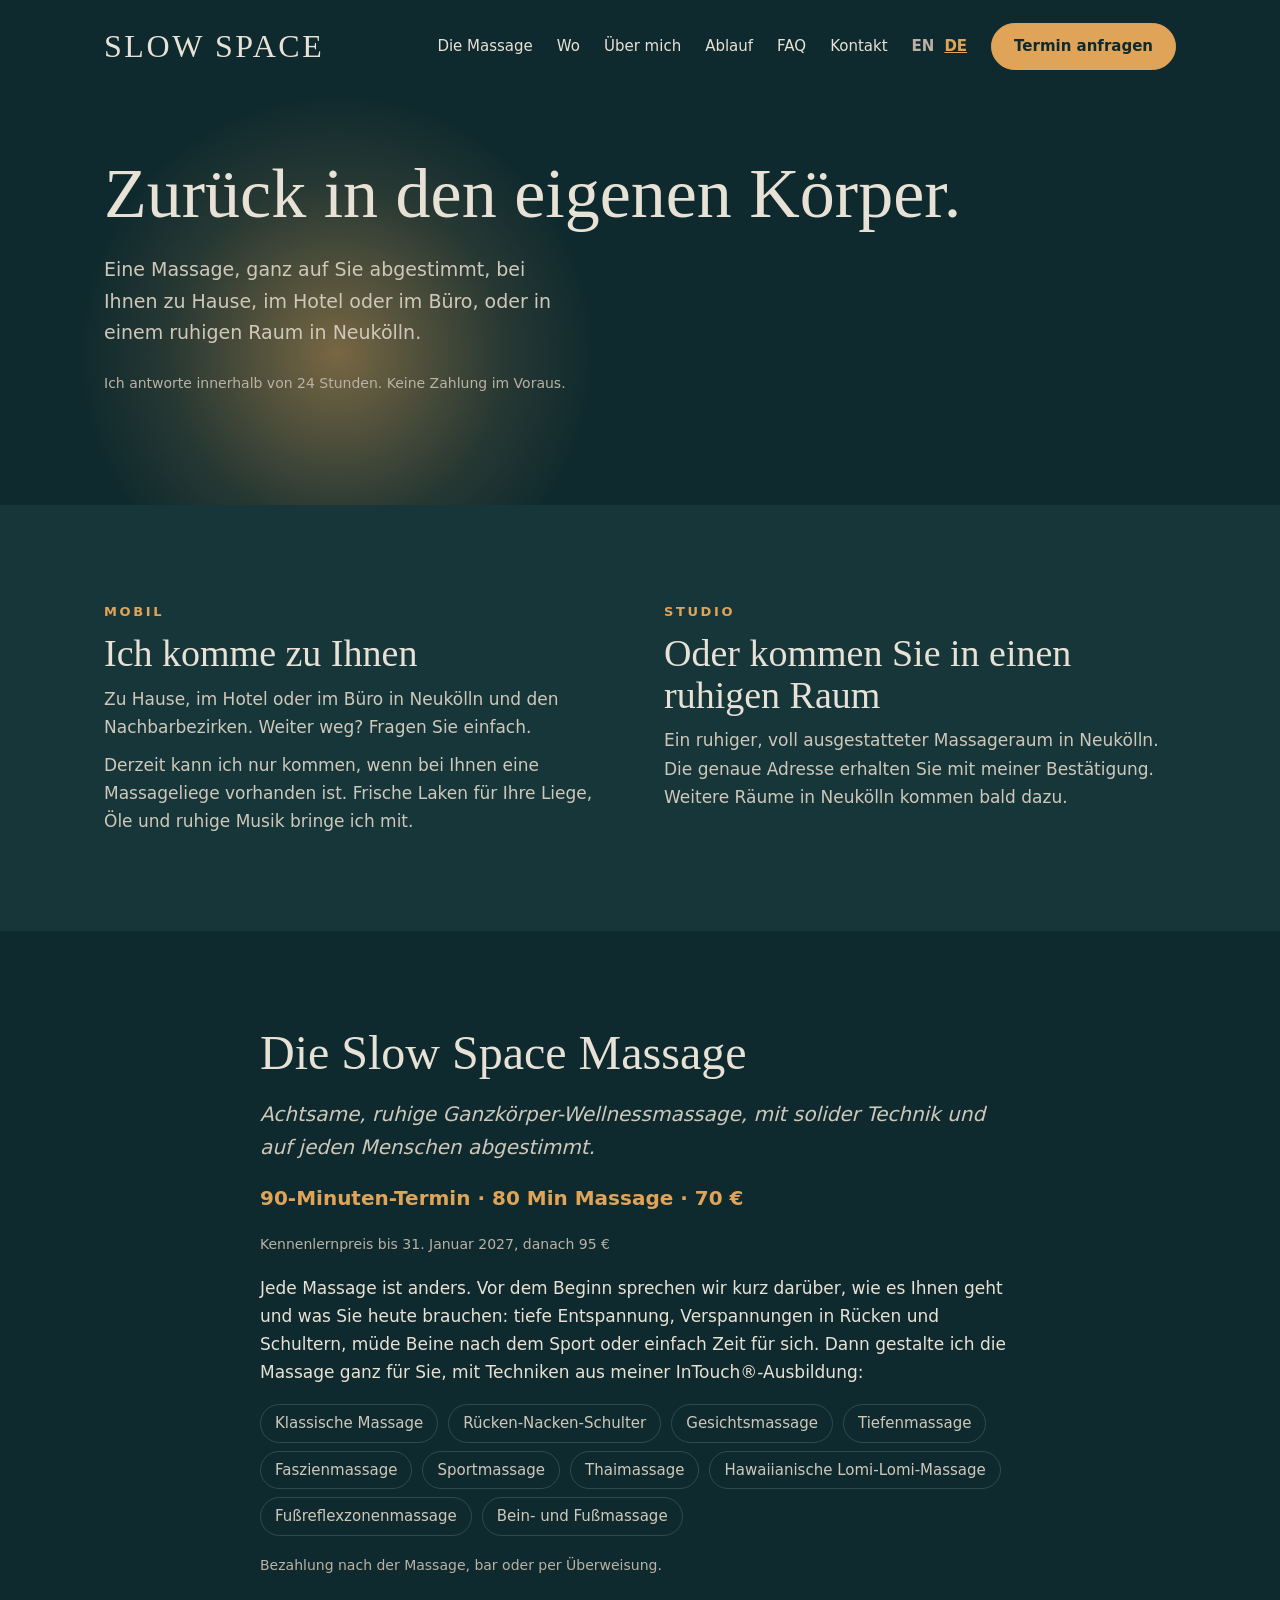
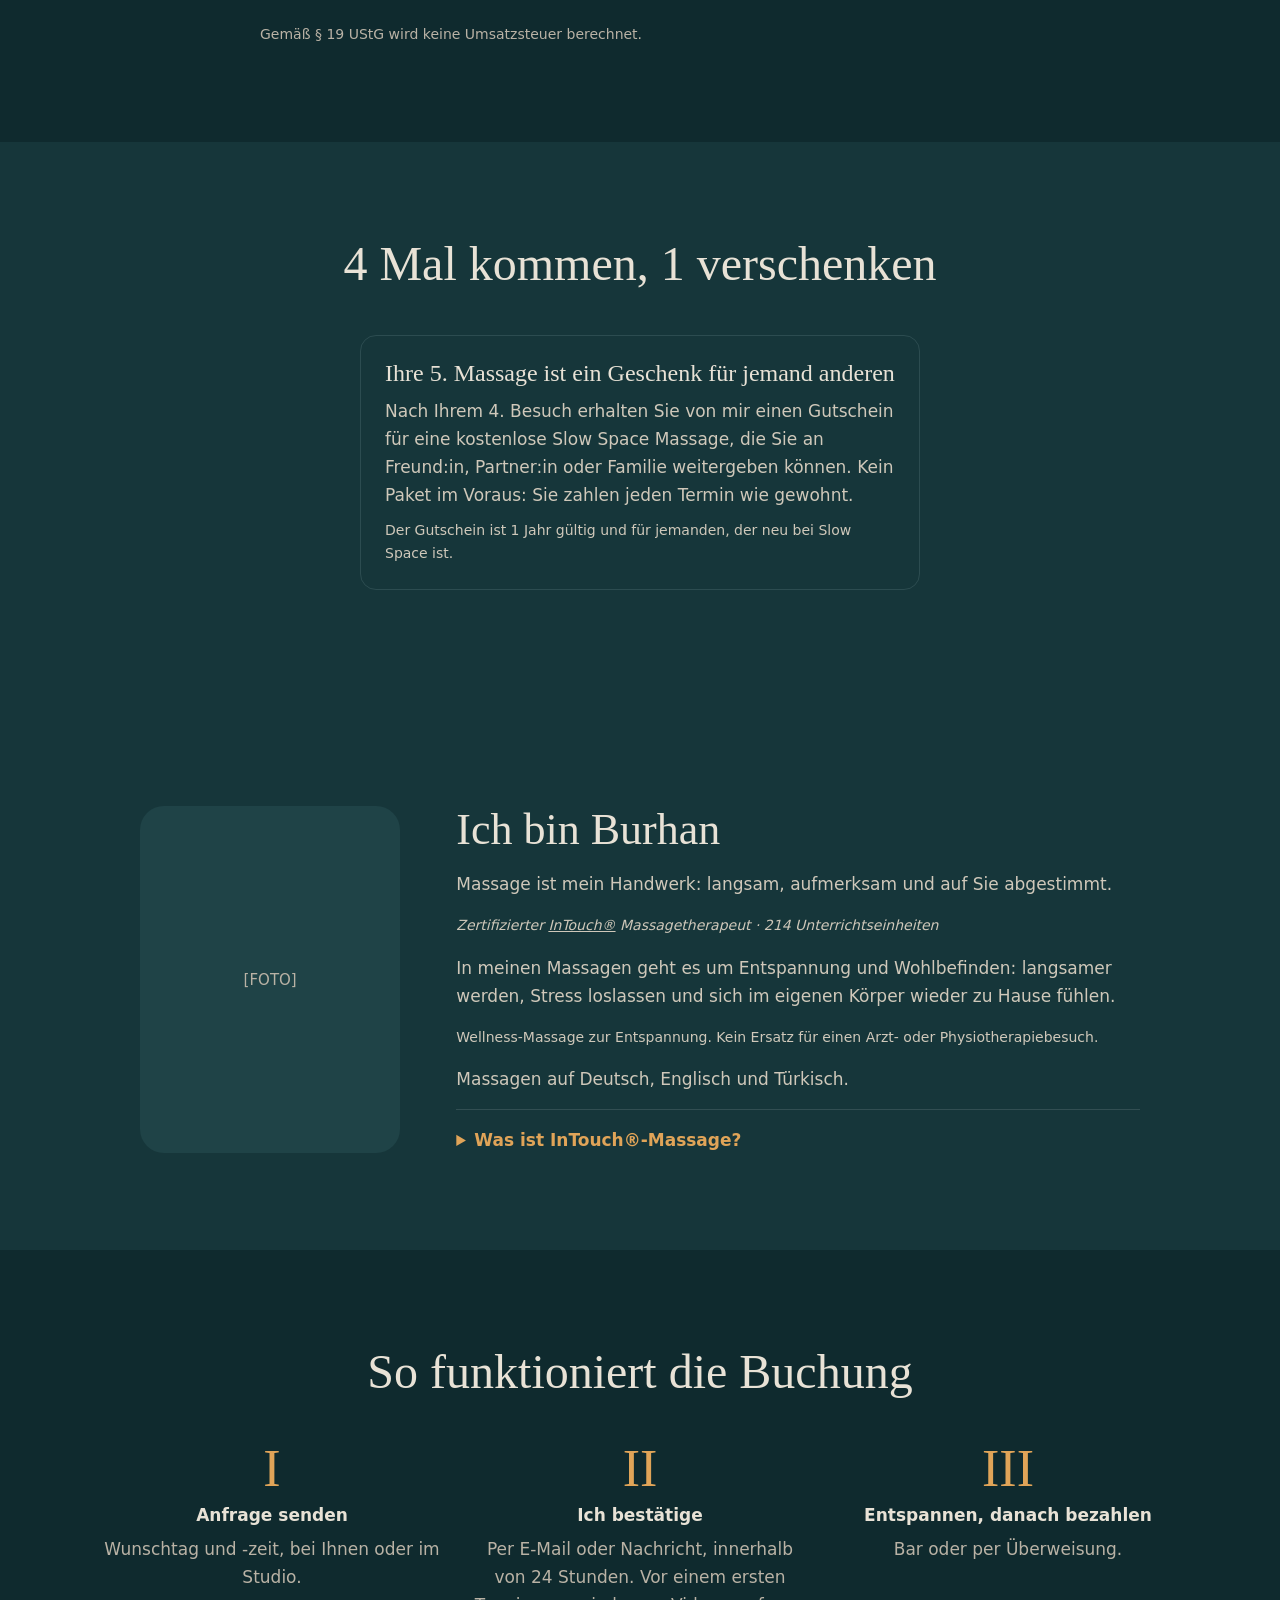
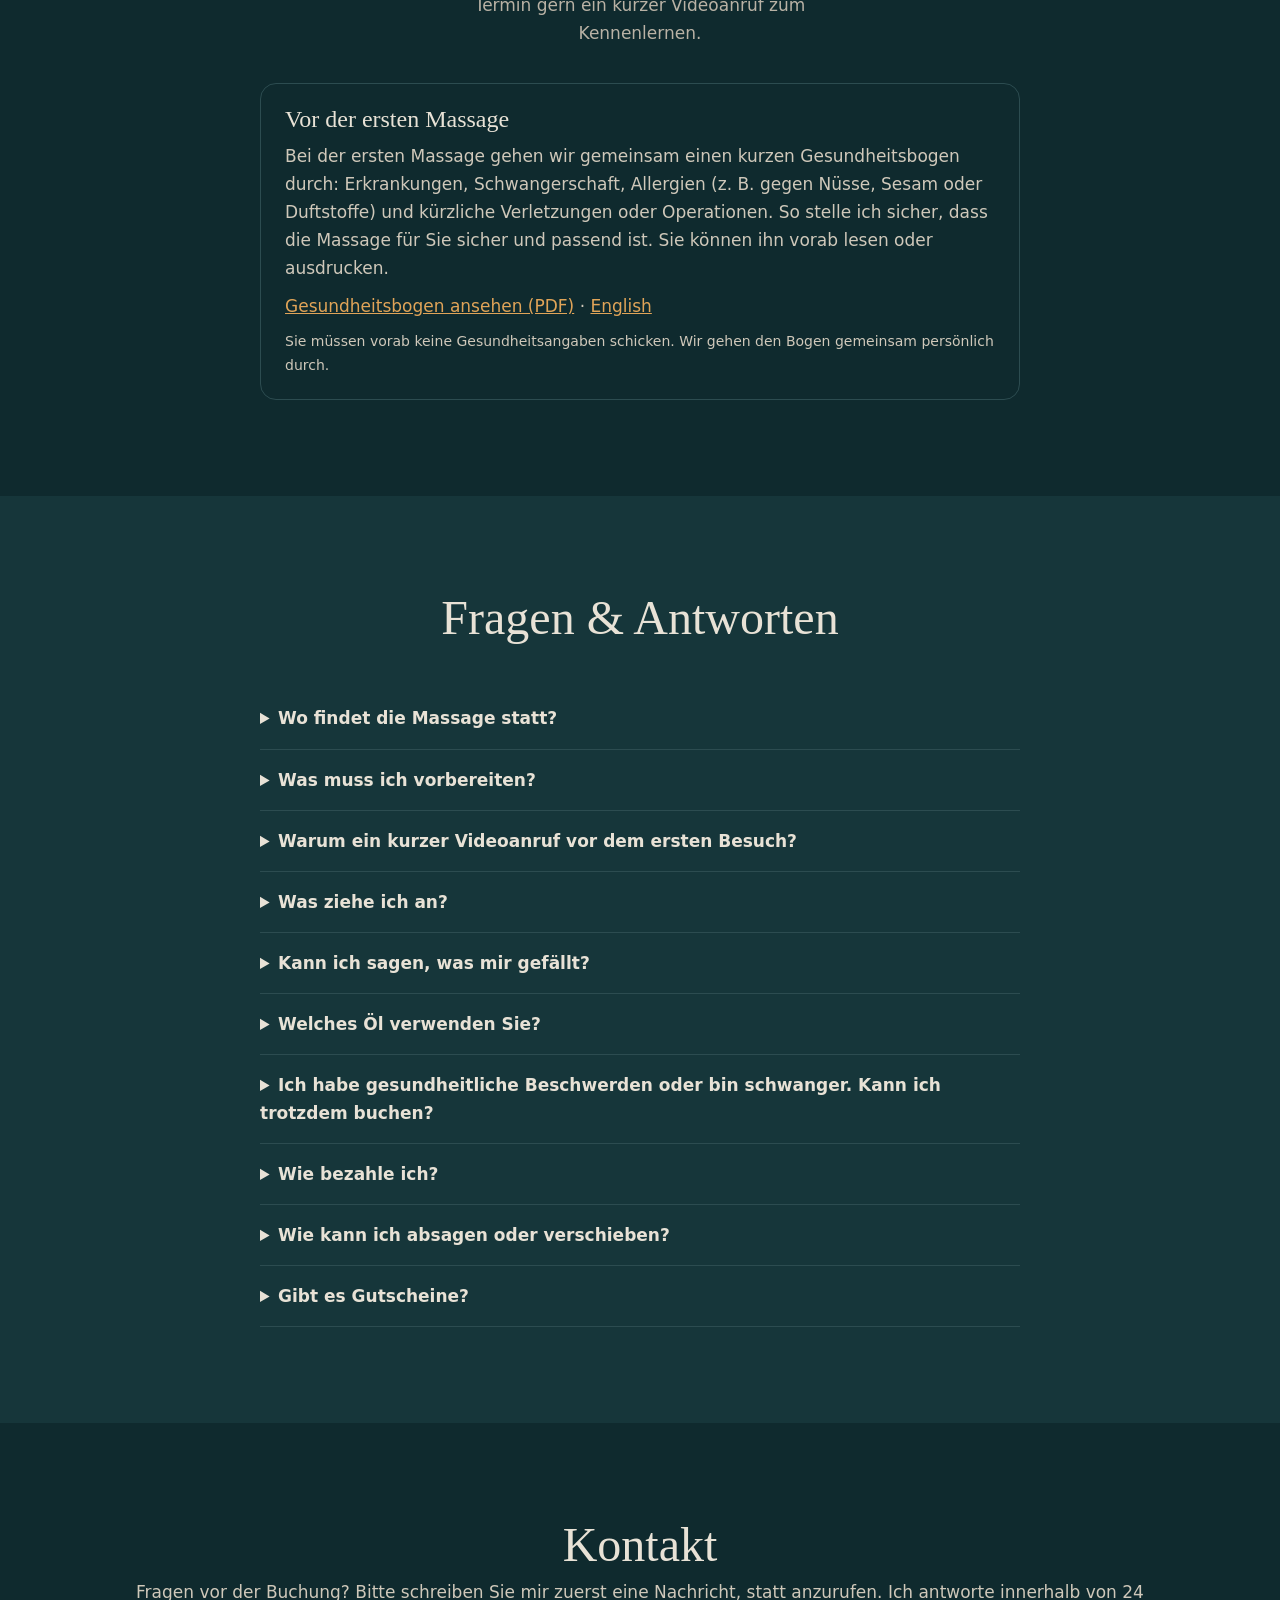
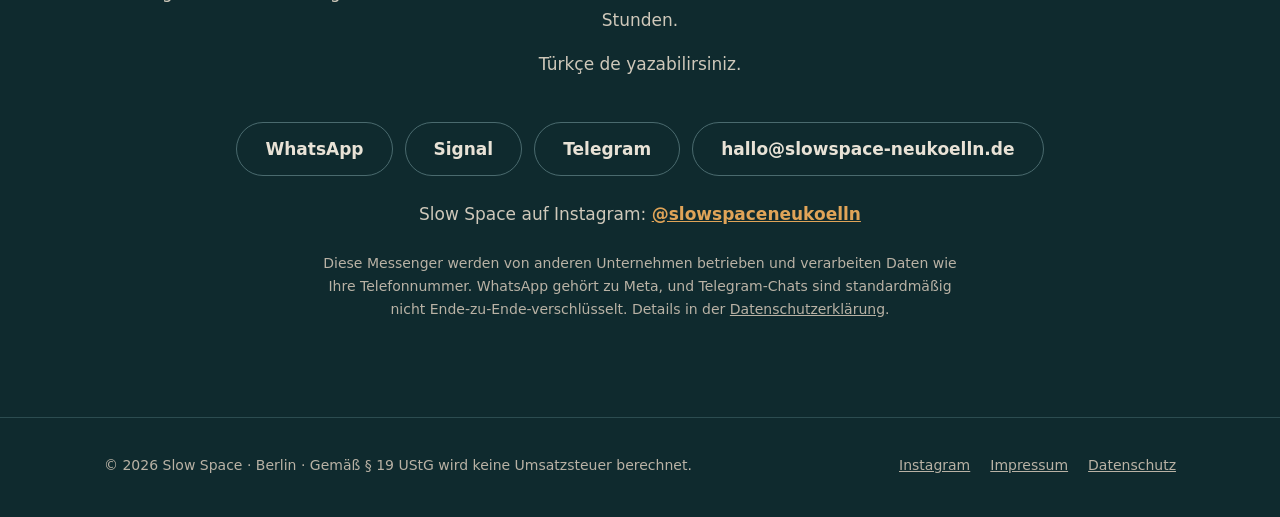
==== de/index.html @ 3f1e1c17 "Health FAQ: softer 'not sure' sentence, no medical training note Co-Authored-By: Claude Opus 5.5 <no" ====
<!doctype html>
<html lang="de">
<head>
  <meta charset="utf-8">
  <meta name="viewport" content="width=device-width, initial-scale=1">
  <title>Slow Space – Massage in Berlin · bei Ihnen oder in Neukölln</title>
  <meta name="description" content="Achtsame, ruhige Ganzkörper-Wellnessmassage, mit solider Technik und auf jeden Menschen abgestimmt, in Berlin. Klassisch, Deep Tissue, Thai, Lomi Lomi und mehr. Termin online anfragen.">
  <meta name="theme-color" content="#0F2A2E">
  <link rel="alternate" hreflang="de" href="./">
  <link rel="alternate" hreflang="en" href="../">
  <link rel="icon" href="../assets/favicon.svg" type="image/svg+xml">
  <link rel="stylesheet" href="../assets/style.css">
</head>
<body>
  <a class="skip" href="#main">Zum Inhalt springen</a>

  <header class="site-header">
    <div class="wrap">
      <a class="logo" href="#top" id="top">SLOW SPACE</a>
      <nav class="nav" aria-label="Hauptmenü">
        <div class="nav-links">
          <a href="#treatments">Die Massage</a>
          <a href="#where">Wo</a>
          <a href="#about">Über mich</a>
          <a href="#how">Ablauf</a>
          <a href="#faq">FAQ</a>
          <a href="#contact">Kontakt</a>
        </div>
        <div class="lang" role="group" aria-label="Sprache"><a href="../" hreflang="en" lang="en" >EN</a><a href="#" hreflang="de" lang="de" aria-current="true">DE</a></div>
        <a class="btn" href="book.html"><span class="hide-mobile">Termin anfragen</span><span class="show-mobile">Anfragen</span></a>
      </nav>
    </div>
  </header>

  <main id="main">
    <section class="hero" id="book">
      <div class="glow" aria-hidden="true"></div>
      <div class="wrap">
        <div class="hero-text">
          <h1>Zurück in den eigenen Körper.</h1>
          <p class="hero-lead">Eine Massage, ganz auf Sie abgestimmt, bei Ihnen zu Hause, im Hotel oder im Büro, oder in einem ruhigen Raum in Neukölln.</p>
          <p class="small">Ich antworte innerhalb von 24 Stunden. Keine Zahlung im Voraus.</p>
        </div>
      </div>
    </section>

    <section class="section band" id="where">
      <div class="wrap where-grid">
        <div>
          <span class="eyebrow">Mobil</span>
          <h2>Ich komme zu Ihnen</h2>
          <p>Zu Hause, im Hotel oder im Büro in Neukölln und den Nachbarbezirken. Weiter weg? Fragen Sie einfach.</p>
          <p>Derzeit kann ich nur kommen, wenn bei Ihnen eine Massageliege vorhanden ist. Frische Laken für Ihre Liege, Öle und ruhige Musik bringe ich mit.</p>
        </div>
        <div>
          <span class="eyebrow">Studio</span>
          <h2>Oder kommen Sie in einen ruhigen Raum</h2>
          <p>Ein ruhiger, voll ausgestatteter Massageraum in Neukölln. Die genaue Adresse erhalten Sie mit meiner Bestätigung. Weitere Räume in Neukölln kommen bald dazu.</p>
        </div>
      </div>
    </section>

    <section class="section" id="treatments">
      <div class="wrap">
        <div class="massage">
          <h2>Die Slow Space Massage</h2>
          <p class="massage-tagline">Achtsame, ruhige Ganzkörper-Wellnessmassage, mit solider Technik und auf jeden Menschen abgestimmt.</p>
          <p class="massage-meta" data-massage-meta>90-Minuten-Termin · 80 Min Massage</p>
          <p class="small" data-price-note></p>
          <p>Jede Massage ist anders. Vor dem Beginn sprechen wir kurz darüber, wie es Ihnen geht und was Sie heute brauchen: tiefe Entspannung, Verspannungen in Rücken und Schultern, müde Beine nach dem Sport oder einfach Zeit für sich. Dann gestalte ich die Massage ganz für Sie, mit Techniken aus meiner InTouch®-Ausbildung:</p>
          <ul class="techniques" data-techniques></ul>
          <p class="small">Bezahlung nach der Massage, bar oder per Überweisung.</p>
          <p class="tax-note">Gemäß § 19 UStG wird keine Umsatzsteuer berechnet.</p>
        </div>
      </div>
    </section>

    <section class="section band" id="gifts">
      <div class="wrap">
        <div class="section-head"><h2>4 Mal kommen, 1 verschenken</h2></div>
        <div class="offers single">
          <div class="offer">
            <h3>Ihre 5. Massage ist ein Geschenk für jemand anderen</h3>
            <p>Nach Ihrem 4. Besuch erhalten Sie von mir einen Gutschein für eine kostenlose Slow Space Massage, die Sie an Freund:in, Partner:in oder Familie weitergeben können. Kein Paket im Voraus: Sie zahlen jeden Termin wie gewohnt.</p>
            <p class="small">Der Gutschein ist 1 Jahr gültig und für jemanden, der neu bei Slow Space ist.</p>
          </div>
        </div>
      </div>
    </section>

    <section class="section band" id="about">
      <div class="wrap">
        <div class="about">
          <div class="photo" role="img" aria-label="[FOTO]">[FOTO]</div>
          <div class="about-text">
            <h2>Ich bin Burhan</h2>
            <p>Massage ist mein Handwerk: langsam, aufmerksam und auf Sie abgestimmt.</p>
            <p class="small"><em>Zertifizierter <a href="#intouch">InTouch®</a> Massagetherapeut · 214 Unterrichtseinheiten</em></p>
            <p>In meinen Massagen geht es um Entspannung und Wohlbefinden: langsamer werden, Stress loslassen und sich im eigenen Körper wieder zu Hause fühlen.</p>
            <p class="small">Wellness-Massage zur Entspannung. Kein Ersatz für einen Arzt- oder Physiotherapiebesuch.</p>
            <p>Massagen auf Deutsch, Englisch und Türkisch.</p>
            <details class="intouch" id="intouch">
              <summary>Was ist InTouch®-Massage?</summary>
              <p>Die InTouch®-Massage baut auf den Grundlagen der klassischen Massage auf und ergänzt sie um moderne Techniken aus der Körpertherapie der letzten Jahrzehnte. Sie wird an der <a href="https://www.intouch-massage.de/" target="_blank" rel="noopener">InTouch® Massageschule</a> in einer professionellen Ausbildung mit 10 Abschnitten und 21 Trainingstagen (ca. 214 Unterrichtseinheiten) mit Abschlussprüfung vermittelt. InTouch®-Massagen dienen dem Stressabbau, der Entspannung und dem Wohlbefinden, im Rahmen von Wellness und Gesundheitsvorsorge, nicht zur Therapie von Krankheiten.</p>
            </details>
          </div>
        </div>
      </div>
    </section>

    <section class="section" id="how">
      <div class="wrap">
        <div class="section-head"><h2>So funktioniert die Buchung</h2></div>
        <ol class="steps">
        <li><span class="num" aria-hidden="true">I</span><strong>Anfrage senden</strong><span>Wunschtag und -zeit, bei Ihnen oder im Studio.</span></li>
        <li><span class="num" aria-hidden="true">II</span><strong>Ich bestätige</strong><span>Per E-Mail oder Nachricht, innerhalb von 24 Stunden. Vor einem ersten Termin gern ein kurzer Videoanruf zum Kennenlernen.</span></li>
        <li><span class="num" aria-hidden="true">III</span><strong>Entspannen, danach bezahlen</strong><span>Bar oder per Überweisung.</span></li>
        </ol>
        <div class="health-note">
          <h3>Vor der ersten Massage</h3>
          <p>Bei der ersten Massage gehen wir gemeinsam einen kurzen Gesundheitsbogen durch: Erkrankungen, Schwangerschaft, Allergien (z. B. gegen Nüsse, Sesam oder Duftstoffe) und kürzliche Verletzungen oder Operationen. So stelle ich sicher, dass die Massage für Sie sicher und passend ist. Sie können ihn vorab lesen oder ausdrucken.</p>
          <p><a href="../assets/docs/gesundheitsbogen.pdf" target="_blank" rel="noopener">Gesundheitsbogen ansehen (PDF)</a> · <a href="../assets/docs/health-form.pdf" target="_blank" rel="noopener">English</a></p>
          <p class="small">Sie müssen vorab keine Gesundheitsangaben schicken. Wir gehen den Bogen gemeinsam persönlich durch.</p>
        </div>
      </div>
    </section>
    <section class="section band" id="faq">
      <div class="wrap">
        <div class="section-head"><h2>Fragen &amp; Antworten</h2></div>
        <div class="faq">
          <details><summary>Wo findet die Massage statt?</summary><p>Bei Ihnen zu Hause, im Hotel oder im Büro in Neukölln und den Nachbarbezirken. Weiter weg? Fragen Sie einfach. Derzeit kann ich nur kommen, wenn bei Ihnen eine Massageliege vorhanden ist. Frische Laken und Öl bringe ich mit. Sie können auch in einen Massageraum in Neukölln kommen; die Adresse erhalten Sie mit meiner Bestätigung.</p></details>
          <details><summary>Was muss ich vorbereiten?</summary><p>Ihre Massageliege, aufgebaut in einem ruhigen, warmen Raum mit etwas Platz, um sie herumzugehen.</p></details>
          <details><summary>Warum ein kurzer Videoanruf vor dem ersten Besuch?</summary><p>So lernen wir uns kurz kennen, bevor wir uns treffen. In etwa 5 Minuten können wir uns begrüßen, und Sie können Fragen stellen. Bei Hausbesuchen sehe ich außerdem Ihre Massageliege und den Raum, damit am Termin alles bereit ist. Der Anruf geht per WhatsApp, Signal oder Telegram.</p></details>
          <details><summary>Was ziehe ich an?</summary><p>Sie entkleiden sich so weit, wie es für Sie angenehm ist; die Unterwäsche bleibt an. Sie liegen zwischen weichen, frisch gewaschenen Laken, nur der Bereich, der gerade massiert wird, ist aufgedeckt.</p></details>
          <details><summary>Kann ich sagen, was mir gefällt?</summary><p>Ja, gerne. Zu Beginn besprechen wir Druck, mit oder ohne Öl, Musik oder Stille und ob Sie reden oder lieber ruhen möchten. Sie können jederzeit etwas ändern.</p></details>
          <details><summary>Welches Öl verwenden Sie?</summary><p>Standardmäßig verwende ich reines, unparfümiertes süßes Mandelöl. Auf Wunsch nehme ich ein duftendes natürliches Massageöl: ein beruhigendes mit Lavendel oder ein warmes, blumiges mit Ylang-Ylang und Bergamotte. Wenn Sie es leichter und weniger ölig mögen, kann ich eine Massagelotion verwenden, die gut einzieht und sich leicht auswaschen lässt. Nach der Massage können Sie überschüssiges Öl mit dem Laken abnehmen. Ein leichter Film kann trotzdem bleiben. Ziehen Sie direkt danach am besten keine empfindliche Kleidung an (z. B. keine Seide). Vor dem Beginn frage ich Sie nach Allergien (z. B. gegen Nüsse oder Sesam) und Empfindlichkeit gegenüber Düften. Unparfümiertes, nussfreies Jojoba- oder Traubenkernöl habe ich immer dabei. Für das Gesicht verwende ich ein eigenes, sanftes Gesichtsserum; wenn Ihre Gesichtshaut sehr empfindlich ist, sagen Sie es mir bitte.</p></details>
          <details><summary>Ich habe gesundheitliche Beschwerden oder bin schwanger. Kann ich trotzdem buchen?</summary><p>Wenn Sie gesundheitliche Beschwerden haben, erwähnen Sie es bitte bei der Anfrage. Bei der ersten Massage gehen wir gemeinsam einen kurzen <a href="../assets/docs/gesundheitsbogen.pdf" target="_blank" rel="noopener">Gesundheitsbogen</a> durch. In manchen Fällen, etwa bei Fieber, akuten Entzündungen oder nach einer Operation, ist keine Massage möglich oder ich passe sie an. Wenn Sie unsicher sind, schreiben Sie mir einfach, dann klären wir es gemeinsam. Da ich Wellness-Massagen gebe und keine medizinische Ausbildung habe, kann auch ein kurzes Gespräch mit Ihrer Ärztin oder Ihrem Arzt helfen. Während der Schwangerschaft biete ich derzeit keine Massagen an, da dies eine spezielle Ausbildung erfordert.</p></details>
          <details><summary>Wie bezahle ich?</summary><p>Nach der Massage, bar oder per Überweisung. Gemäß § 19 UStG wird keine Umsatzsteuer berechnet.</p></details>
          <details><summary>Wie kann ich absagen oder verschieben?</summary><p>Pläne ändern sich, das ist in Ordnung. Schicken Sie mir einfach eine Nachricht oder E-Mail, am besten einen Tag vorher. Am Vortag schicke ich Ihnen außerdem eine kurze Erinnerung, und wir finden gemeinsam einen neuen Termin.</p></details>
          <details><summary>Gibt es Gutscheine?</summary><p>Nicht zum Kaufen, aber Stammkund:innen bekommen einen: Nach 4 Besuchen erhalten Sie eine kostenlose Massage zum Verschenken. Siehe <a href="#gifts">4 Mal kommen, 1 verschenken</a>.</p></details>
        </div>
      </div>
    </section>
    <section class="section" id="contact">
      <div class="wrap">
        <div class="section-head">
          <h2>Kontakt</h2>
          <p>Fragen vor der Buchung? Bitte schreiben Sie mir zuerst eine Nachricht, statt anzurufen. Ich antworte innerhalb von 24 Stunden.</p>
          <p class="lang-note"><span lang="tr">Türkçe de yazabilirsiniz.</span></p>
        </div>
        <div class="contact-links">
          <a class="btn btn-ghost" href="https://wa.me/4915125024168" target="_blank" rel="noopener">WhatsApp</a>
          <a class="btn btn-ghost" href="https://signal.me/#p/+4915125024168" target="_blank" rel="noopener">Signal</a>
          <a class="btn btn-ghost" href="https://t.me/+4915125024168" target="_blank" rel="noopener">Telegram</a>
          <a class="btn btn-ghost" href="mailto:hallo@slowspace-neukoelln.de">hallo@slowspace-neukoelln.de</a>
        </div>
        <p class="center messengers">Slow Space auf Instagram: <a href="https://www.instagram.com/slowspaceneukoelln/" target="_blank" rel="noopener">@slowspaceneukoelln</a></p>
        <p class="small center wa-note">Diese Messenger werden von anderen Unternehmen betrieben und verarbeiten Daten wie Ihre Telefonnummer. WhatsApp gehört zu Meta, und Telegram-Chats sind standardmäßig nicht Ende-zu-Ende-verschlüsselt. Details in der <a href="../datenschutz.html">Datenschutzerklärung</a>.</p>
      </div>
    </section>
  </main>

  <footer class="site-footer">
    <div class="wrap">
      <span>© <span id="year">2026</span> Slow Space · Berlin · Gemäß § 19 UStG wird keine Umsatzsteuer berechnet.</span>
      <nav aria-label="Legal"><a href="https://www.instagram.com/slowspaceneukoelln/" target="_blank" rel="noopener">Instagram</a><a href="../impressum.html">Impressum</a><a href="../datenschutz.html">Datenschutz</a></nav>
    </div>
  </footer>

  <div class="mbar"><a class="btn" href="book.html">Termin anfragen</a></div>

  <script src="../treatments.js"></script>
  <script src="../assets/site.js"></script>
</body>
</html>
---- assets/style.css ----
/* ---------- Fonts (self-hosted; see README) ---------- */
@font-face{font-family:"Italiana";src:url("../fonts/italiana-regular.woff2") format("woff2");font-weight:400;font-display:swap}
@font-face{font-family:"Figtree";src:url("../fonts/figtree-regular.woff2") format("woff2");font-weight:400;font-display:swap}
@font-face{font-family:"Figtree";src:url("../fonts/figtree-600.woff2") format("woff2");font-weight:600;font-display:swap}

/* ---------- Colours ---------- */
:root{
  --bg:#0F2A2E; --surface:#16363A; --surface-2:#1F4347;
  --line:#2C4C50; --line-strong:#4A6A6E;
  --text:#E8E2D6; --text-soft:#CFC8BA; --muted:#B9B2A5;
  --accent:#E0A458; --on-accent:#0F2A2E;
  --head:"Italiana","Didot","Bodoni 72","Bodoni MT",Georgia,serif;
  --body:"Figtree",system-ui,-apple-system,"Segoe UI",Roboto,sans-serif;
  --wrap:1120px;
}

*,*::before,*::after{box-sizing:border-box}
[hidden]{display:none !important}
html{scroll-behavior:smooth}
body{margin:0;background:var(--bg);color:var(--text);font-family:var(--body);font-size:17px;line-height:1.65;-webkit-font-smoothing:antialiased}
img{max-width:100%;display:block}
a{color:#E9C08A}a:hover{color:#F5DDB8}
:focus-visible{outline:2px solid var(--accent);outline-offset:3px}
h1,h2,h3{font-family:var(--head);font-weight:400;line-height:1.1;margin:0}
p{margin:0}
.wrap{max-width:var(--wrap);margin:0 auto;padding:0 24px}
.skip{position:absolute;left:-9999px}.skip:focus{left:16px;top:16px;background:var(--accent);color:var(--on-accent);padding:8px 14px;border-radius:8px;z-index:10}

/* ---------- Buttons ---------- */
.btn{display:inline-flex;align-items:center;justify-content:center;min-height:48px;padding:12px 28px;border-radius:999px;font:inherit;font-weight:600;text-decoration:none;cursor:pointer;border:1px solid var(--accent);background:var(--accent);color:var(--on-accent)}
.btn:hover{background:#EAB873;color:var(--on-accent)}
.btn-ghost{background:transparent;color:var(--text);border-color:var(--line-strong)}
.btn-ghost:hover{background:var(--surface);color:var(--text)}
.btn-block{width:100%}
.show-mobile{display:none}

/* ---------- Header ---------- */
.site-header{padding:20px 0}
.site-header .wrap{display:flex;flex-wrap:wrap;align-items:center;justify-content:space-between;gap:16px}
.logo{font-family:var(--head);font-size:32px;letter-spacing:.08em;color:var(--text);text-decoration:none}
.nav{display:flex;flex-wrap:wrap;align-items:center;gap:24px;font-size:15px}
.nav-links{display:flex;gap:24px}
.nav-links a{color:var(--text);text-decoration:none}
.nav-links a:hover{color:var(--accent)}
.lang{display:flex;gap:10px;font-weight:600}
.lang a{color:var(--muted);text-decoration:none}
.lang a[aria-current="true"]{color:var(--accent);text-decoration:underline}
.nav .btn{min-height:44px;padding:10px 22px}

/* ---------- Hero + booking box ---------- */
.hero{position:relative;overflow:hidden;padding:64px 0 110px}
.glow{position:absolute;top:0;left:6%;width:520px;height:520px;border-radius:50%;pointer-events:none;
  background:radial-gradient(circle,rgba(224,164,88,.5) 0%,rgba(224,164,88,.12) 45%,rgba(224,164,88,0) 70%);
  animation:breathe 10s ease-in-out infinite}
@keyframes breathe{0%{transform:scale(.82);opacity:.55}40%{transform:scale(1);opacity:.95}100%{transform:scale(.82);opacity:.55}}
@media (prefers-reduced-motion:reduce){.glow{animation:none}html{scroll-behavior:auto}}
.hero .wrap{position:relative;display:flex;flex-wrap:wrap;align-items:center;gap:56px}
.hero-text{flex:1 1 420px;display:flex;flex-direction:column;gap:24px}
.hero h1{font-size:clamp(44px,7vw,70px);line-height:1.05}
.hero-lead{font-size:19px;color:var(--text-soft);max-width:480px}
.breath{font-size:13px;letter-spacing:.25em;text-transform:uppercase;color:var(--muted)}

.book-box{flex:1 1 340px;max-width:460px;background:var(--surface);border:1px solid var(--line);border-radius:22px;padding:32px;display:flex;flex-direction:column;gap:20px}
.book-box h2{font-size:34px}
.book-box fieldset{border:0;margin:0;padding:0}
.book-box legend,.book-box label{font-weight:600;font-size:15px;padding:0}
.book-box legend{margin-bottom:10px}
.seg{display:grid;grid-template-columns:repeat(2,minmax(0,1fr));gap:8px}
.seg label{position:relative;display:flex}
.seg input{position:absolute;opacity:0;inset:0;margin:0;cursor:pointer}
.seg span{flex:1;display:flex;align-items:center;justify-content:center;text-align:center;font-weight:600;min-height:48px;border-radius:999px;padding:10px;border:1px solid var(--line-strong);color:var(--text)}
.seg input:checked + span{background:var(--accent);color:var(--on-accent);border-color:var(--accent)}
.seg input:focus-visible + span{outline:2px solid var(--accent);outline-offset:3px}
.field{display:flex;flex-direction:column;gap:6px}
.book-box select{font:inherit;padding:12px 14px;background:var(--bg);color:var(--text);border:1px solid var(--line-strong);border-radius:10px;min-height:48px}
.where-note,.small{font-size:14px;color:var(--muted)}
.small a{color:var(--muted)}

/* ---------- Sections ---------- */
section[id]{scroll-margin-top:16px}
.band{background:var(--surface)}
.section{padding:96px 0}
.section-head{display:flex;flex-direction:column;gap:6px;align-items:center;text-align:center;margin-bottom:44px}
.section-head h2{font-size:clamp(36px,5vw,48px)}
.section-head p{color:var(--text-soft)}
.eyebrow{font-size:13px;letter-spacing:.2em;text-transform:uppercase;color:var(--accent);font-weight:600}

.where-grid{display:grid;grid-template-columns:repeat(auto-fit,minmax(280px,1fr));gap:48px}
.where-grid > div{display:flex;flex-direction:column;gap:10px}
.where-grid h2{font-size:clamp(30px,4vw,38px)}
.where-grid p{color:var(--text-soft)}

.treatments{list-style:none;margin:0;padding:0;display:grid;grid-template-columns:repeat(auto-fill,minmax(min(100%,420px),1fr));column-gap:64px}
.treatment{padding:22px 0;border-bottom:1px solid var(--line);display:flex;flex-direction:column;gap:6px}
.treatment-top{display:flex;justify-content:space-between;align-items:baseline;gap:12px;flex-wrap:wrap}
.treatment h3{font-size:28px}
.treatment .meta{color:var(--accent);font-weight:600;white-space:nowrap}
.treatment p{color:var(--muted);font-size:16px}
.treatment .book-link{align-self:flex-start;margin-top:4px;font-weight:600;font-size:15px;color:var(--accent);text-decoration:none;padding:8px 0;min-height:44px;display:inline-flex;align-items:center}
.treatment .book-link:hover{text-decoration:underline}
.tax-note{margin-top:28px;text-align:center;font-size:14px;color:var(--muted)}

.about{display:flex;flex-wrap:wrap;align-items:center;gap:56px;max-width:1000px;margin:0 auto}
.photo{flex:1 1 260px;max-width:360px;aspect-ratio:3/4;border-radius:24px;background:var(--surface-2);display:flex;align-items:center;justify-content:center;color:var(--muted);font-size:15px;overflow:hidden}
.photo img{width:100%;height:100%;object-fit:cover}
.about-text{flex:999 1 380px;display:flex;flex-direction:column;gap:16px}
.about-text h2{font-size:clamp(36px,5vw,44px)}
.about-text p{color:var(--text-soft)}

.steps{list-style:none;margin:0;padding:0;display:grid;grid-template-columns:repeat(auto-fit,minmax(240px,1fr));gap:32px;text-align:center}
.steps li{display:flex;flex-direction:column;gap:6px;align-items:center}
.steps .num{font-family:var(--head);font-size:52px;color:var(--accent);line-height:1}
.steps span:last-child{color:var(--muted)}
.cta{text-align:center;margin-top:48px}

/* ---------- Footer ---------- */
.site-footer{border-top:1px solid var(--line);padding:36px 0 40px;font-size:14px;color:var(--muted)}
.site-footer .wrap{display:flex;flex-wrap:wrap;justify-content:space-between;gap:16px}
.site-footer nav{display:flex;gap:20px}
.site-footer a{color:var(--muted)}

/* ---------- Phone ---------- */
.mbar{display:none}
@media (max-width:760px){
  .hide-mobile{display:none}
  .show-mobile{display:inline}
  .nav-links{display:none}
  .logo{font-size:21px;letter-spacing:.05em}
  .site-header .wrap{gap:10px}
  .nav{gap:14px}
  .nav .btn{padding:8px 16px}
  .section{padding:72px 0}
  .hero{padding:32px 0 80px}
  .glow{left:-30%;width:420px;height:420px}
  .book-box{padding:24px}
  .request-form,.form-success{padding:22px}
  .mbar{display:flex;position:sticky;bottom:0;z-index:5;padding:12px 16px;background:var(--surface);border-top:1px solid var(--line)}
  .mbar .btn{flex:1}
}

/* ---------- Request page ---------- */
.request{position:relative;overflow:hidden;padding:40px 24px 96px}
.request .glow{left:50%;margin-left:-260px;top:-80px}
.request-inner{position:relative;max-width:680px;margin:0 auto;display:flex;flex-direction:column;gap:32px}
.request-head{display:flex;flex-direction:column;gap:16px;text-align:center;align-items:center}
.request-head h1{font-size:clamp(44px,7vw,64px)}
.request-form,.form-success{background:var(--surface);border:1px solid var(--line);border-radius:22px;padding:32px;display:flex;flex-direction:column;gap:22px}
.request-form fieldset{border:0;margin:0;padding:0}
.request-form legend,.request-form .field > label{font-weight:600;font-size:15px;padding:0}
.request-form legend{margin-bottom:10px}
.grid-2{display:grid;grid-template-columns:repeat(auto-fit,minmax(240px,1fr));gap:22px}
.request-form input[type=text],.request-form input[type=email],.request-form input[type=tel],.request-form input[type=date],.request-form select,.request-form textarea{
  font:inherit;width:100%;padding:12px 14px;background:var(--bg);color:var(--text);border:1px solid var(--line-strong);border-radius:10px;min-height:48px}
.request-form textarea{resize:vertical;min-height:110px}
.request-form ::placeholder{color:#8F9C99}
.request-form input[type=date]{color-scheme:dark}
.request-form input:focus,.request-form select:focus,.request-form textarea:focus{outline:2px solid var(--accent);outline-offset:1px;border-color:var(--accent)}
.req{color:var(--accent)}
.opt{font-weight:400;color:var(--muted)}
.hint{font-size:14px;color:var(--muted)}
.hp{position:absolute;left:-9999px;width:1px;height:1px}
.consent{display:flex;gap:12px;align-items:flex-start;font-size:15px;color:var(--text-soft);cursor:pointer}
.consent input{width:22px;height:22px;margin:2px 0 0;accent-color:var(--accent);flex:none}
.form-status:empty{display:none}
.form-status.error{color:#F2B8A0;font-weight:600}
.form-success{align-items:center;text-align:center}
.form-success h2{font-size:40px}
.form-success p{color:var(--text-soft)}

/* ---------- Legal pages ---------- */
.legal{max-width:760px;margin:0 auto;padding:48px 24px 96px}
.legal h1{font-size:clamp(40px,6vw,56px);margin-bottom:32px}
.legal h2{font-size:28px;margin:40px 0 12px}
.legal p,.legal li{color:var(--text-soft);margin:0 0 12px}
.legal .todo{color:var(--accent)}

.intouch{border-top:1px solid rgba(255,255,255,.12);padding-top:16px}
.intouch summary{cursor:pointer;color:var(--accent);font-weight:600}
.intouch p{margin-top:12px}
.intouch a,.about-text em a{color:inherit;text-decoration:underline}
.massage{max-width:760px;margin:0 auto;display:flex;flex-direction:column;gap:18px;align-items:flex-start}
.massage h2{font-size:clamp(36px,5vw,48px)}
.massage-tagline{font-size:20px;color:var(--text-soft);font-style:italic}
.massage-meta{color:var(--accent);font-weight:600;font-size:20px}
.techniques{list-style:none;margin:0;padding:0;display:flex;flex-wrap:wrap;gap:8px 10px}
.techniques li{border:1px solid var(--line);border-radius:999px;padding:6px 14px;font-size:15px;color:var(--text-soft)}
.center{text-align:center}
.offers{display:grid;grid-template-columns:repeat(auto-fit,minmax(min(100%,320px),1fr));gap:24px;max-width:900px;margin:0 auto 24px}
.offers.single{max-width:560px}
.offer{border:1px solid var(--line);border-radius:16px;padding:24px;display:flex;flex-direction:column;gap:10px}
.offer h3{font-size:24px}
.offer p{color:var(--text-soft)}
.faq{max-width:760px;margin:0 auto;display:flex;flex-direction:column}
.faq details{border-bottom:1px solid var(--line);padding:16px 0}
.faq summary{cursor:pointer;font-weight:600;color:var(--text)}
.faq details p{margin-top:10px;color:var(--text-soft)}
.faq a{color:var(--accent)}
.hero-cta{align-self:flex-start}
.health-note{max-width:760px;margin:36px auto 0;border:1px solid var(--line);border-radius:16px;padding:22px 24px;display:flex;flex-direction:column;gap:10px}
.health-note h3{font-size:24px}
.health-note p{color:var(--text-soft)}
.health-note a{color:var(--accent)}
.contact-links{display:flex;flex-wrap:wrap;gap:12px;justify-content:center}
.btn-ghost{background:transparent;color:var(--text);border:1px solid var(--line-strong)}
.btn-ghost:hover{border-color:var(--accent);color:var(--accent)}

/* ---------- Sticky header (laptop/desktop only) ---------- */
@media (min-width:761px){
  .site-header{position:sticky;top:0;z-index:50;background:var(--bg);transition:padding .25s ease,box-shadow .25s ease}
  .site-header.scrolled{padding:10px 0;box-shadow:0 1px 0 var(--line),0 8px 24px rgba(0,0,0,.25)}
  section[id]{scroll-margin-top:96px}
}
@media (min-width:761px) and (prefers-reduced-motion:reduce){.site-header{transition:none}}
.wa-note{max-width:640px;margin:24px auto 0}
.messengers{margin:24px 0 0;color:var(--text-soft)}
.messengers a{color:var(--accent);font-weight:600}
.lang-note{margin-top:10px;color:var(--accent)}
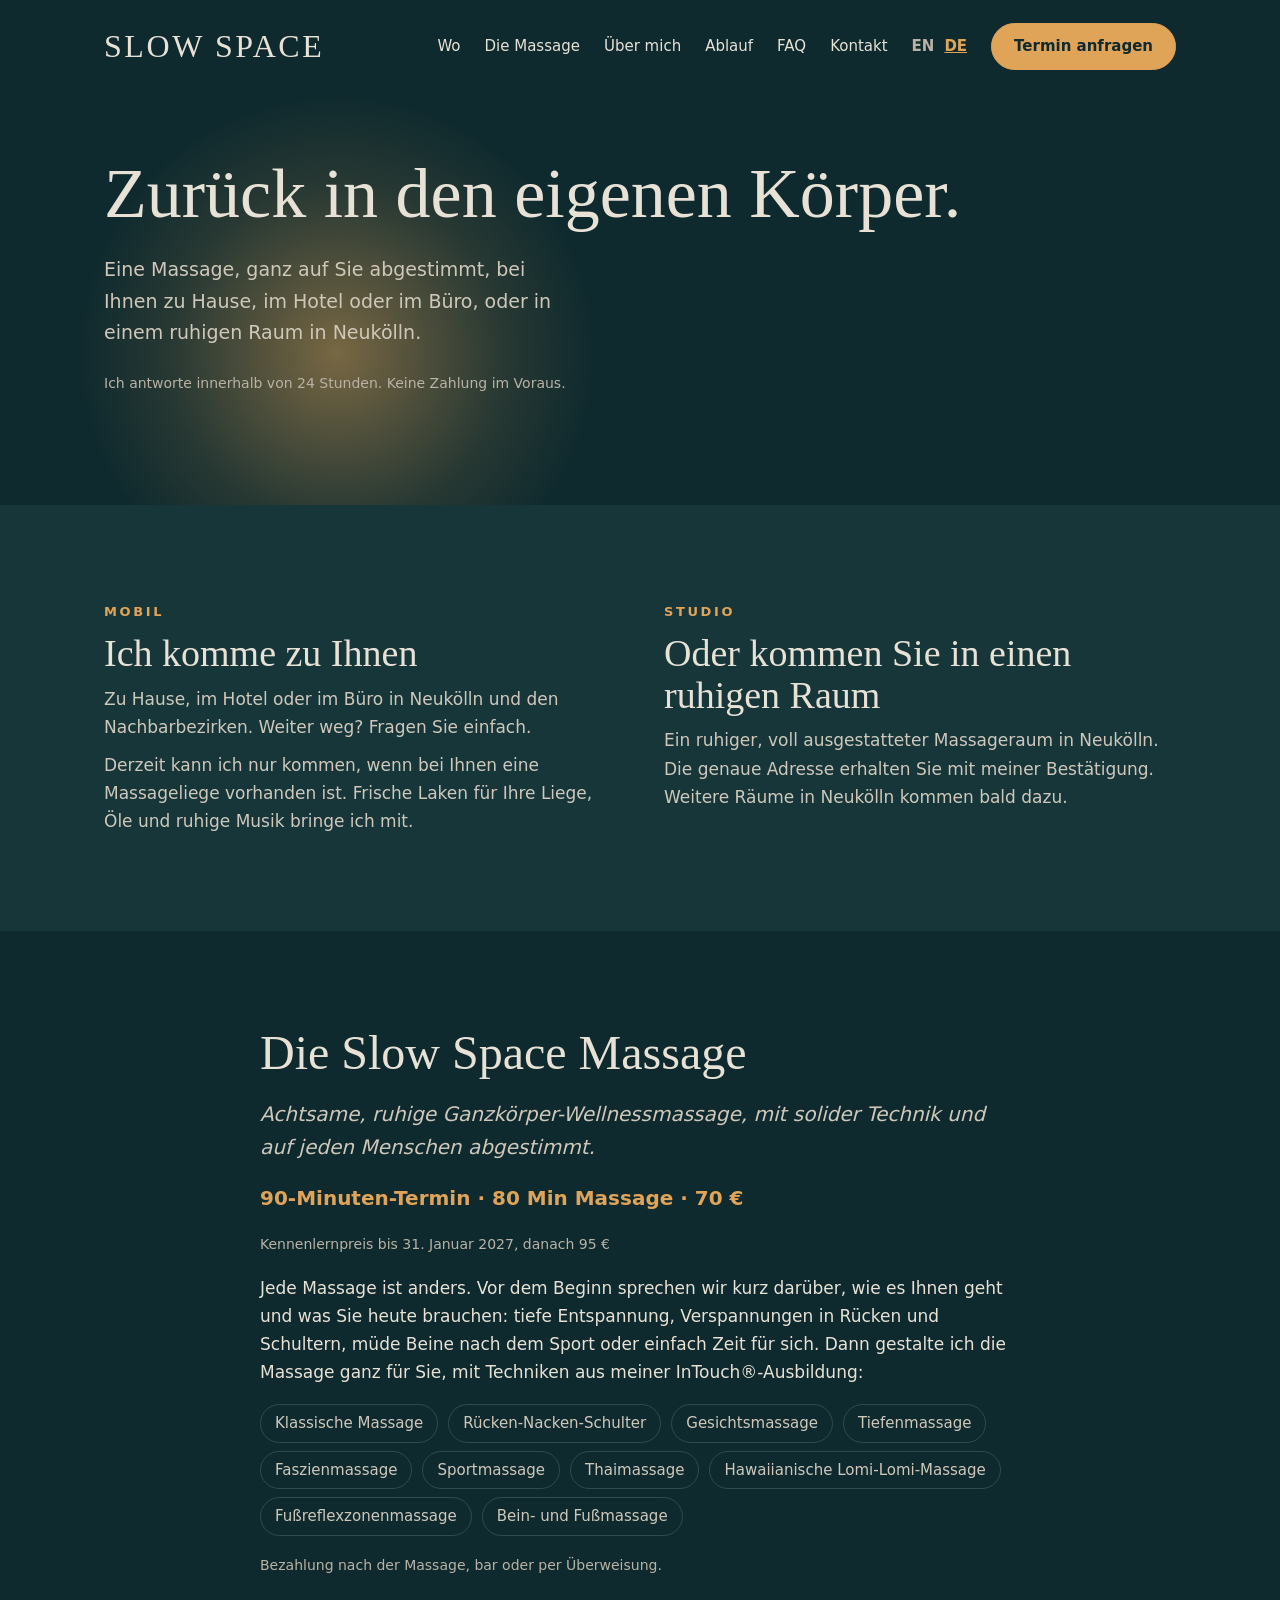
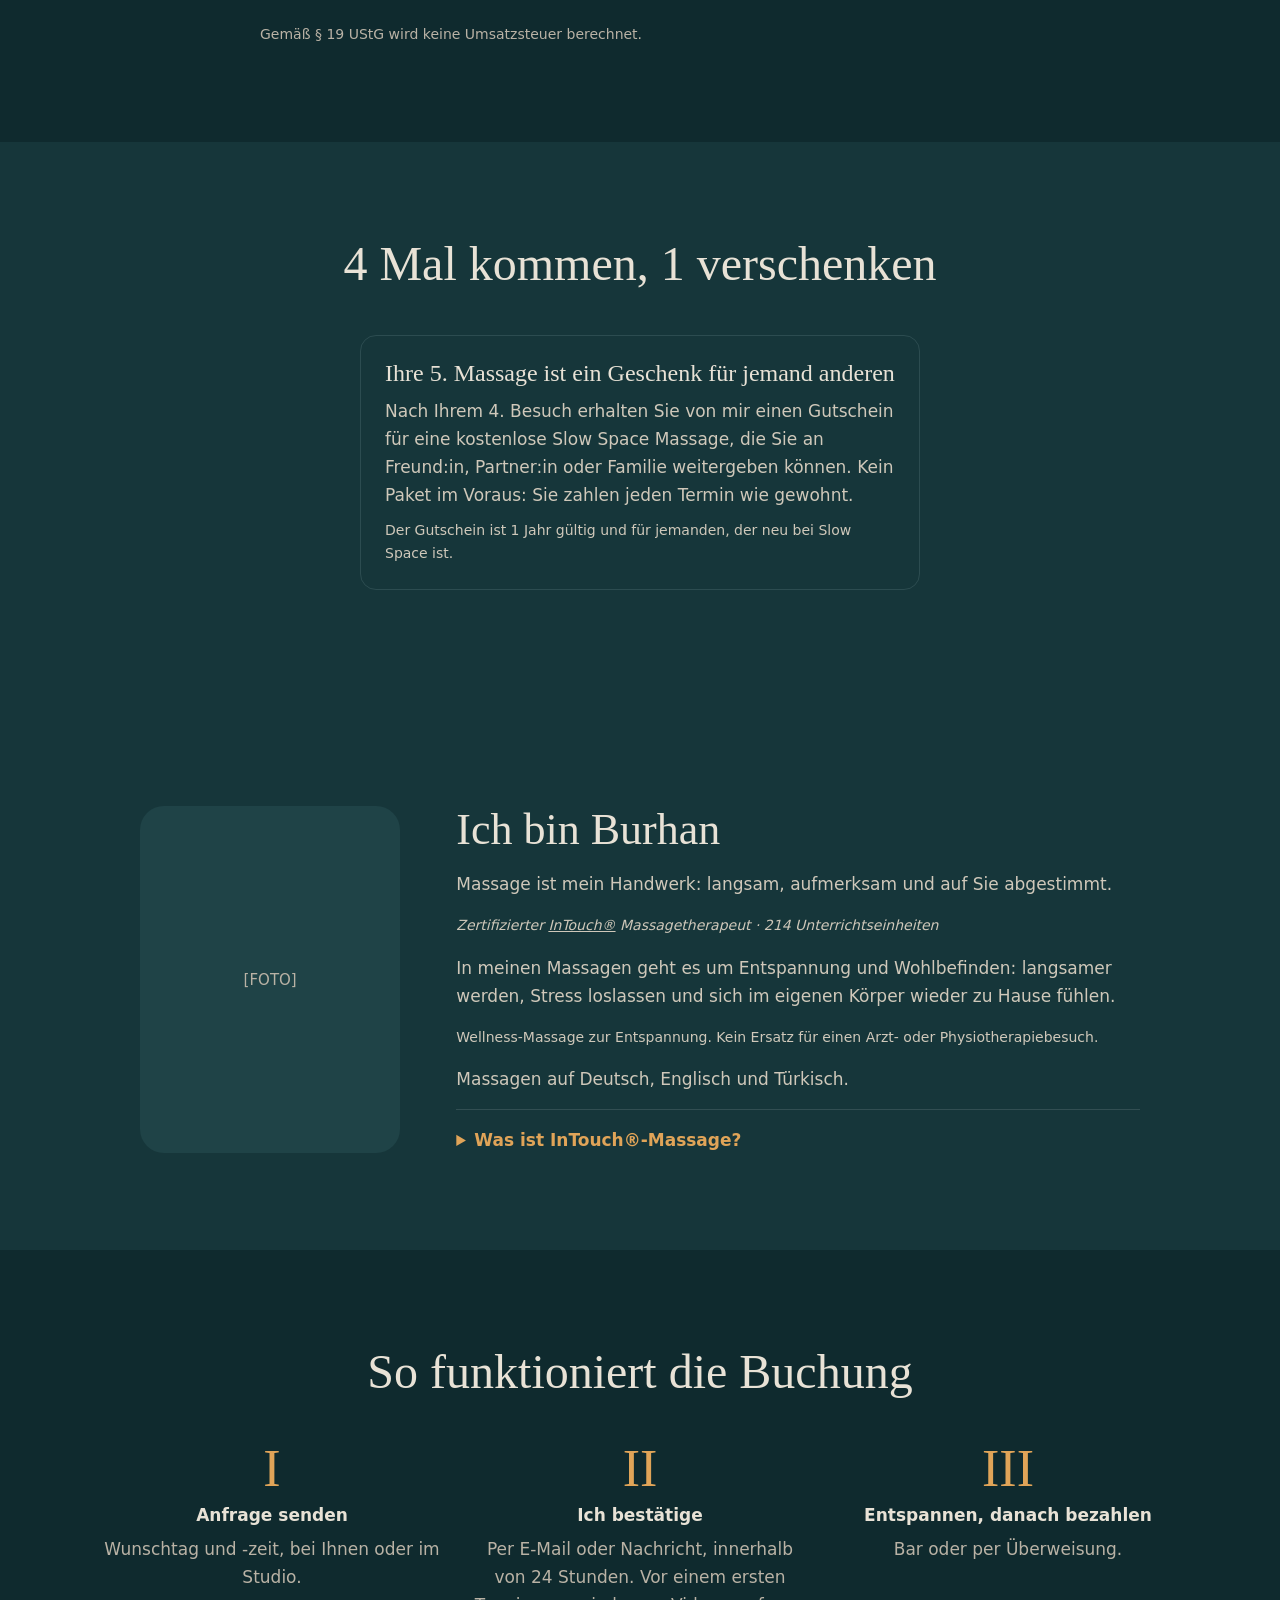
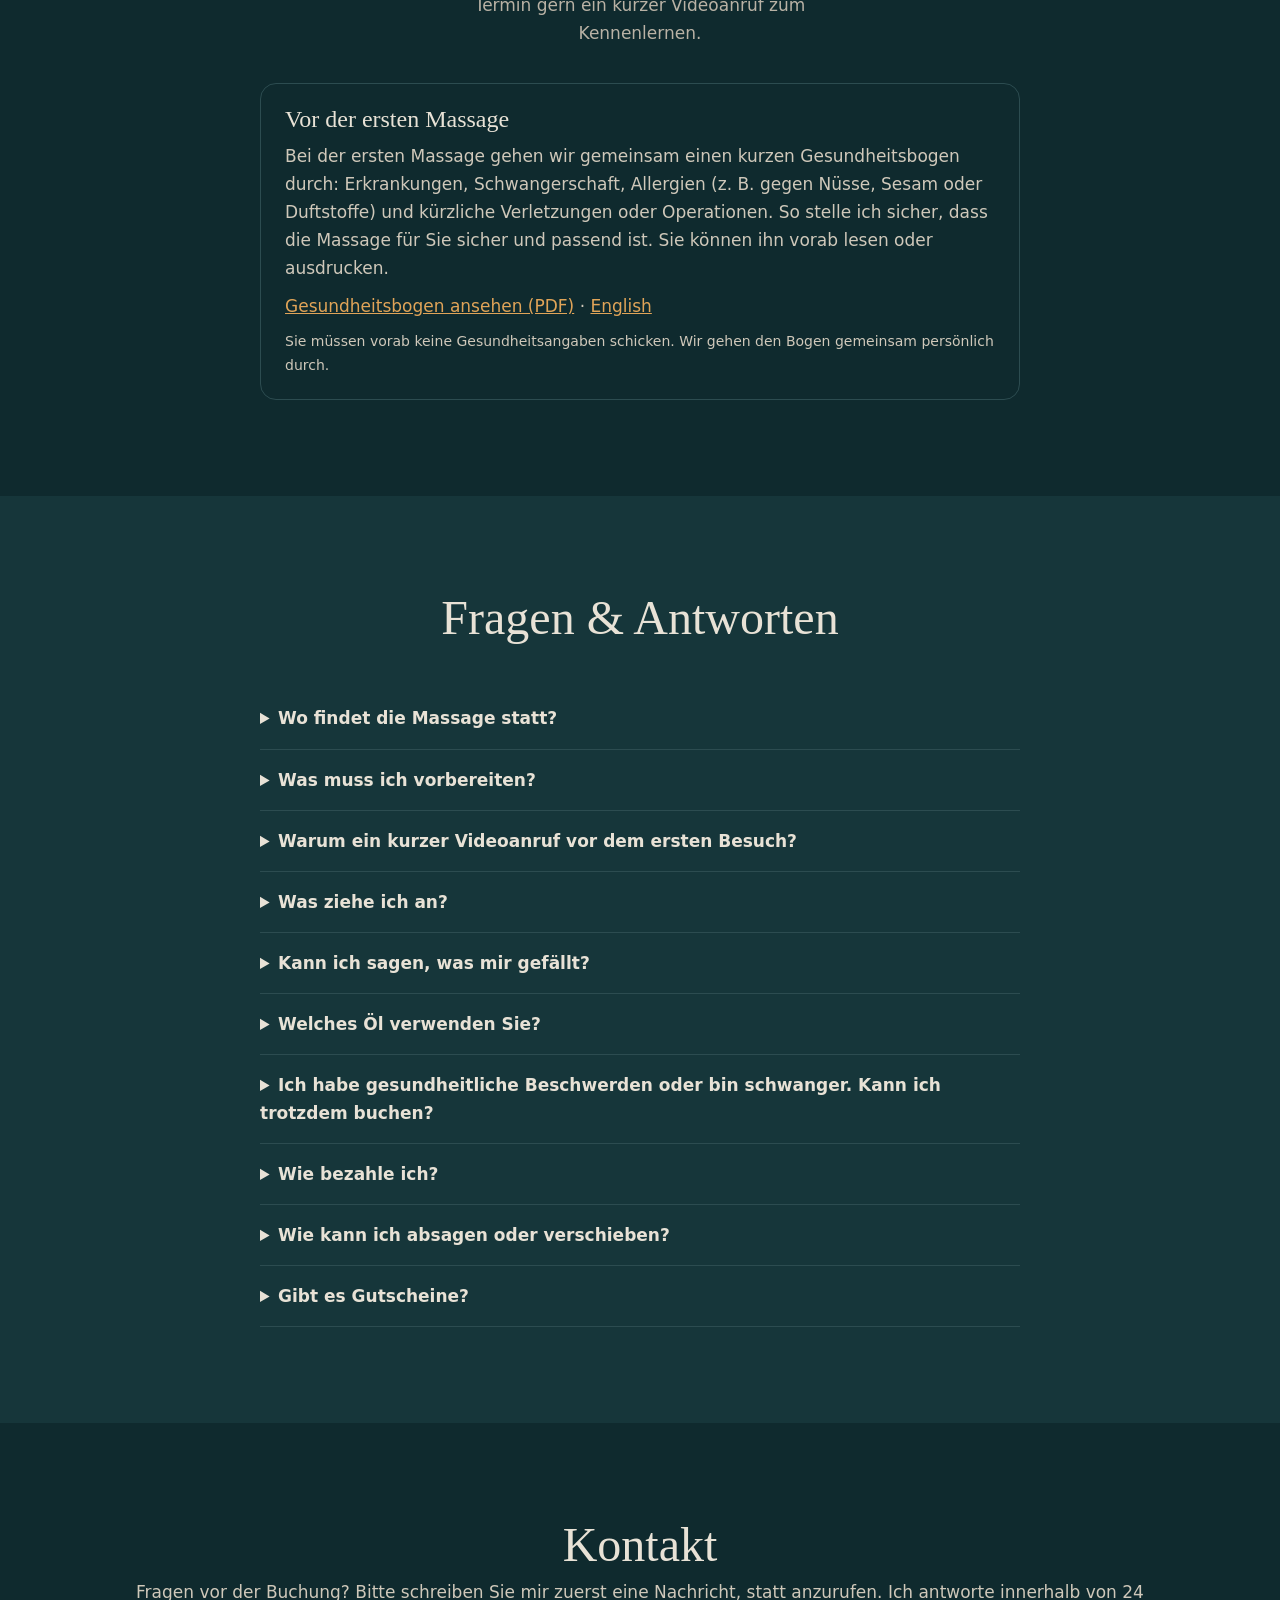
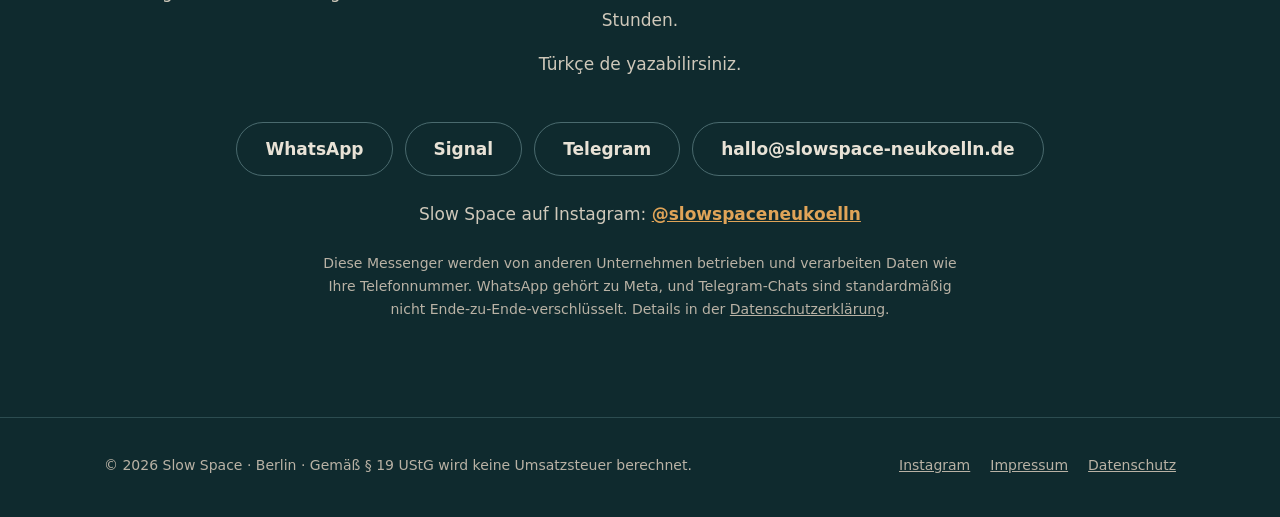
==== commit 6a39fdcd: "Menu order matches page: Where before The massage Co-Authored-By: Claude Opus 5.5 <noreply@anthropic" ====
--- a/de/index.html
+++ b/de/index.html
@@ -19,8 +19,8 @@
       <a class="logo" href="#top" id="top">SLOW SPACE</a>
       <nav class="nav" aria-label="Hauptmenü">
         <div class="nav-links">
+          <a href="#where">Wo</a>
           <a href="#treatments">Die Massage</a>
-          <a href="#where">Wo</a>
           <a href="#about">Über mich</a>
           <a href="#how">Ablauf</a>
           <a href="#faq">FAQ</a>
@@ -134,7 +134,7 @@
           <details><summary>Was ziehe ich an?</summary><p>Sie entkleiden sich so weit, wie es für Sie angenehm ist; die Unterwäsche bleibt an. Sie liegen zwischen weichen, frisch gewaschenen Laken, nur der Bereich, der gerade massiert wird, ist aufgedeckt.</p></details>
           <details><summary>Kann ich sagen, was mir gefällt?</summary><p>Ja, gerne. Zu Beginn besprechen wir Druck, mit oder ohne Öl, Musik oder Stille und ob Sie reden oder lieber ruhen möchten. Sie können jederzeit etwas ändern.</p></details>
           <details><summary>Welches Öl verwenden Sie?</summary><p>Standardmäßig verwende ich reines, unparfümiertes süßes Mandelöl. Auf Wunsch nehme ich ein duftendes natürliches Massageöl: ein beruhigendes mit Lavendel oder ein warmes, blumiges mit Ylang-Ylang und Bergamotte. Wenn Sie es leichter und weniger ölig mögen, kann ich eine Massagelotion verwenden, die gut einzieht und sich leicht auswaschen lässt. Nach der Massage können Sie überschüssiges Öl mit dem Laken abnehmen. Ein leichter Film kann trotzdem bleiben. Ziehen Sie direkt danach am besten keine empfindliche Kleidung an (z. B. keine Seide). Vor dem Beginn frage ich Sie nach Allergien (z. B. gegen Nüsse oder Sesam) und Empfindlichkeit gegenüber Düften. Unparfümiertes, nussfreies Jojoba- oder Traubenkernöl habe ich immer dabei. Für das Gesicht verwende ich ein eigenes, sanftes Gesichtsserum; wenn Ihre Gesichtshaut sehr empfindlich ist, sagen Sie es mir bitte.</p></details>
-          <details><summary>Ich habe gesundheitliche Beschwerden oder bin schwanger. Kann ich trotzdem buchen?</summary><p>Wenn Sie gesundheitliche Beschwerden haben, erwähnen Sie es bitte bei der Anfrage. Bei der ersten Massage gehen wir gemeinsam einen kurzen <a href="../assets/docs/gesundheitsbogen.pdf" target="_blank" rel="noopener">Gesundheitsbogen</a> durch. In manchen Fällen, etwa bei Fieber, akuten Entzündungen oder nach einer Operation, ist keine Massage möglich oder ich passe sie an. Wenn Sie unsicher sind, schreiben Sie mir einfach, dann klären wir es gemeinsam. Da ich Wellness-Massagen gebe und keine medizinische Ausbildung habe, kann auch ein kurzes Gespräch mit Ihrer Ärztin oder Ihrem Arzt helfen. Während der Schwangerschaft biete ich derzeit keine Massagen an, da dies eine spezielle Ausbildung erfordert.</p></details>
+          <details><summary>Ich habe gesundheitliche Beschwerden oder bin schwanger. Kann ich trotzdem buchen?</summary><p>Wenn Sie gesundheitliche Beschwerden haben, erwähnen Sie es bitte bei der Anfrage. Bei der ersten Massage gehen wir gemeinsam einen kurzen <a href="../assets/docs/gesundheitsbogen.pdf" target="_blank" rel="noopener">Gesundheitsbogen</a> durch. In manchen Fällen, etwa bei Fieber, akuten Entzündungen oder nach einer Operation, ist keine Massage möglich. Wenn Sie unsicher sind, schreiben Sie mir einfach, dann klären wir es gemeinsam. Da ich Wellness-Massagen gebe und keine medizinische Ausbildung habe, kann auch ein kurzes Gespräch mit Ihrer Ärztin oder Ihrem Arzt helfen. In der Schwangerschaft würde ich gern helfen, doch dafür braucht es eine spezielle Ausbildung, deshalb biete ich derzeit keine Massagen für Schwangere an.</p></details>
           <details><summary>Wie bezahle ich?</summary><p>Nach der Massage, bar oder per Überweisung. Gemäß § 19 UStG wird keine Umsatzsteuer berechnet.</p></details>
           <details><summary>Wie kann ich absagen oder verschieben?</summary><p>Pläne ändern sich, das ist in Ordnung. Schicken Sie mir einfach eine Nachricht oder E-Mail, am besten einen Tag vorher. Am Vortag schicke ich Ihnen außerdem eine kurze Erinnerung, und wir finden gemeinsam einen neuen Termin.</p></details>
           <details><summary>Gibt es Gutscheine?</summary><p>Nicht zum Kaufen, aber Stammkund:innen bekommen einen: Nach 4 Besuchen erhalten Sie eine kostenlose Massage zum Verschenken. Siehe <a href="#gifts">4 Mal kommen, 1 verschenken</a>.</p></details>
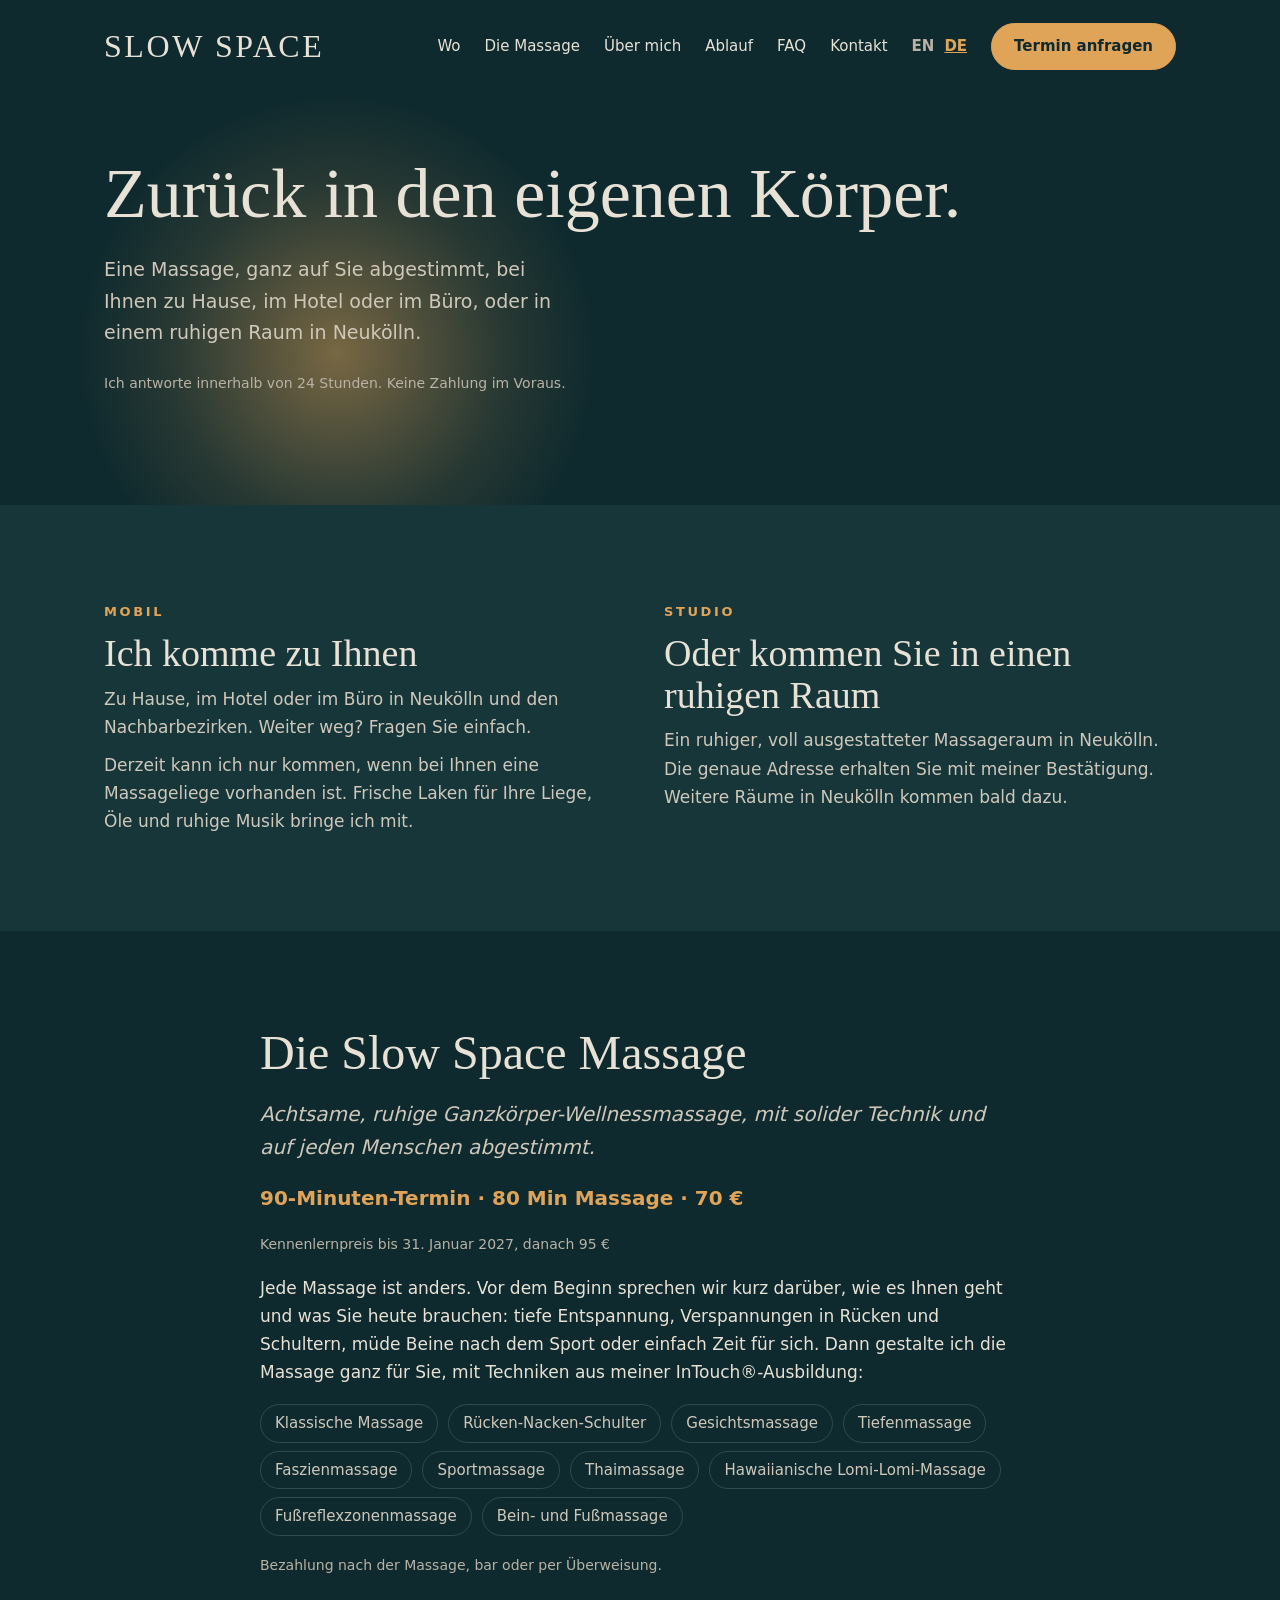
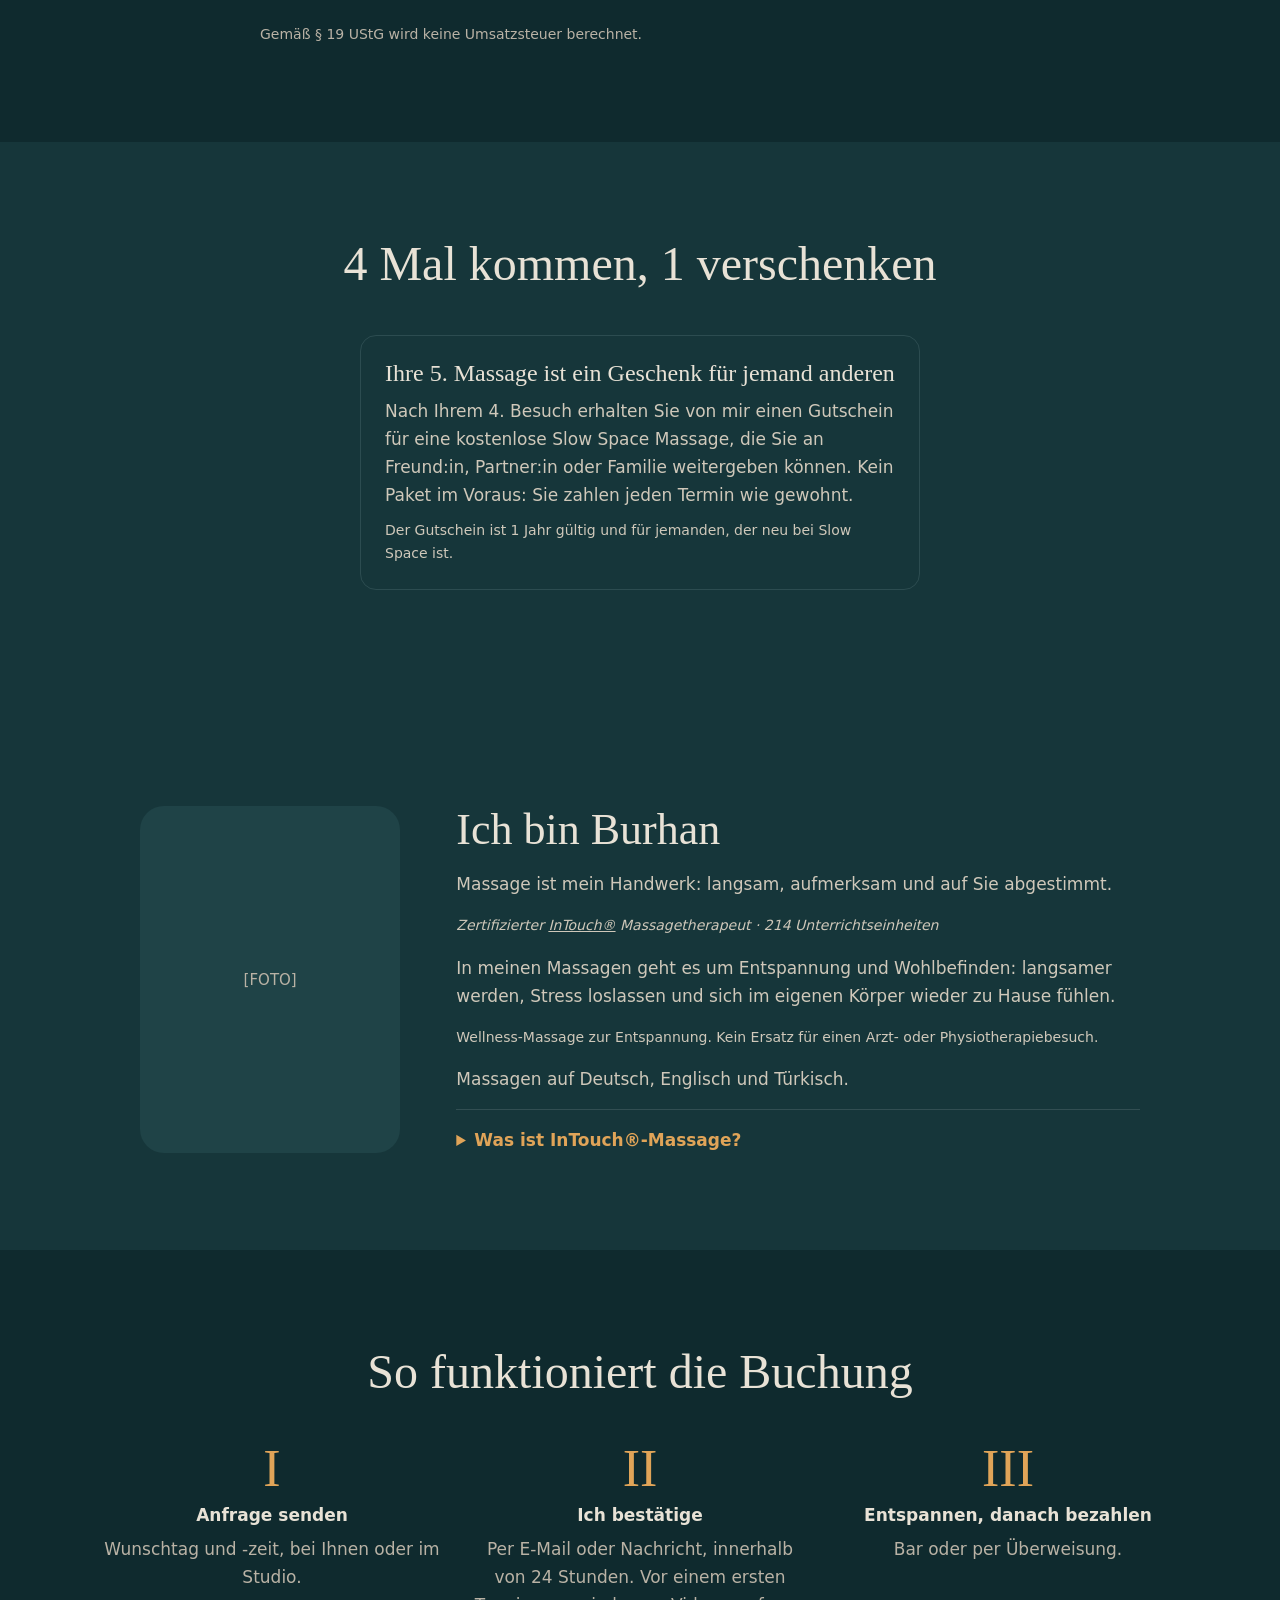
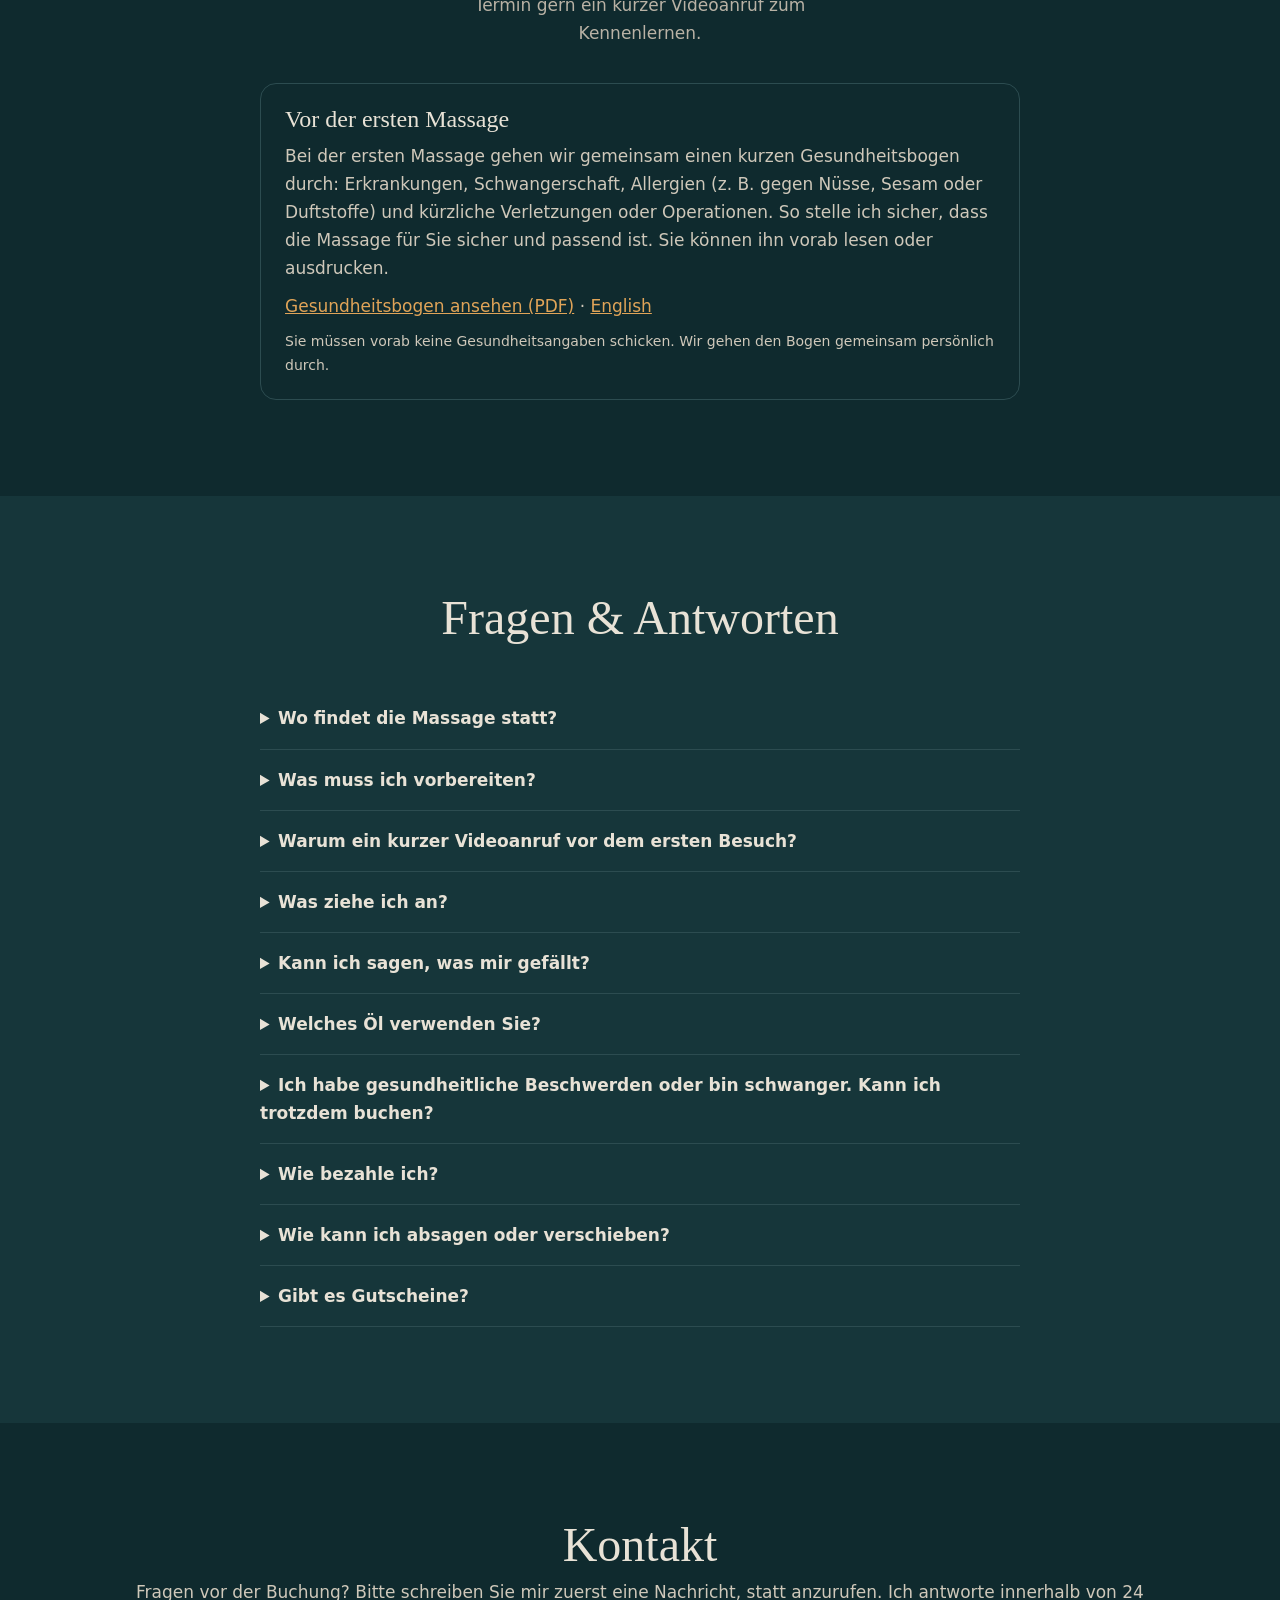
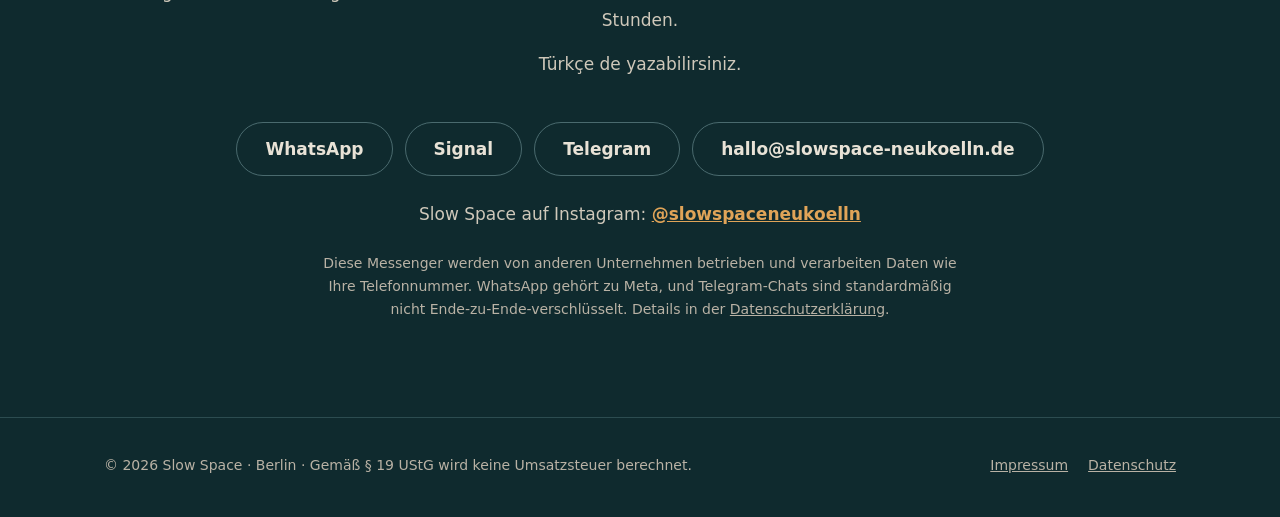
==== commit 06405eb1: "Footer: legal links only (Instagram stays in Contact section) Co-Authored-By: Claude Opus 5.5 <norep" ====
--- a/de/index.html
+++ b/de/index.html
@@ -163,7 +163,7 @@
   <footer class="site-footer">
     <div class="wrap">
       <span>© <span id="year">2026</span> Slow Space · Berlin · Gemäß § 19 UStG wird keine Umsatzsteuer berechnet.</span>
-      <nav aria-label="Legal"><a href="https://www.instagram.com/slowspaceneukoelln/" target="_blank" rel="noopener">Instagram</a><a href="../impressum.html">Impressum</a><a href="../datenschutz.html">Datenschutz</a></nav>
+      <nav aria-label="Legal"><a href="../impressum.html">Impressum</a><a href="../datenschutz.html">Datenschutz</a></nav>
     </div>
   </footer>
 
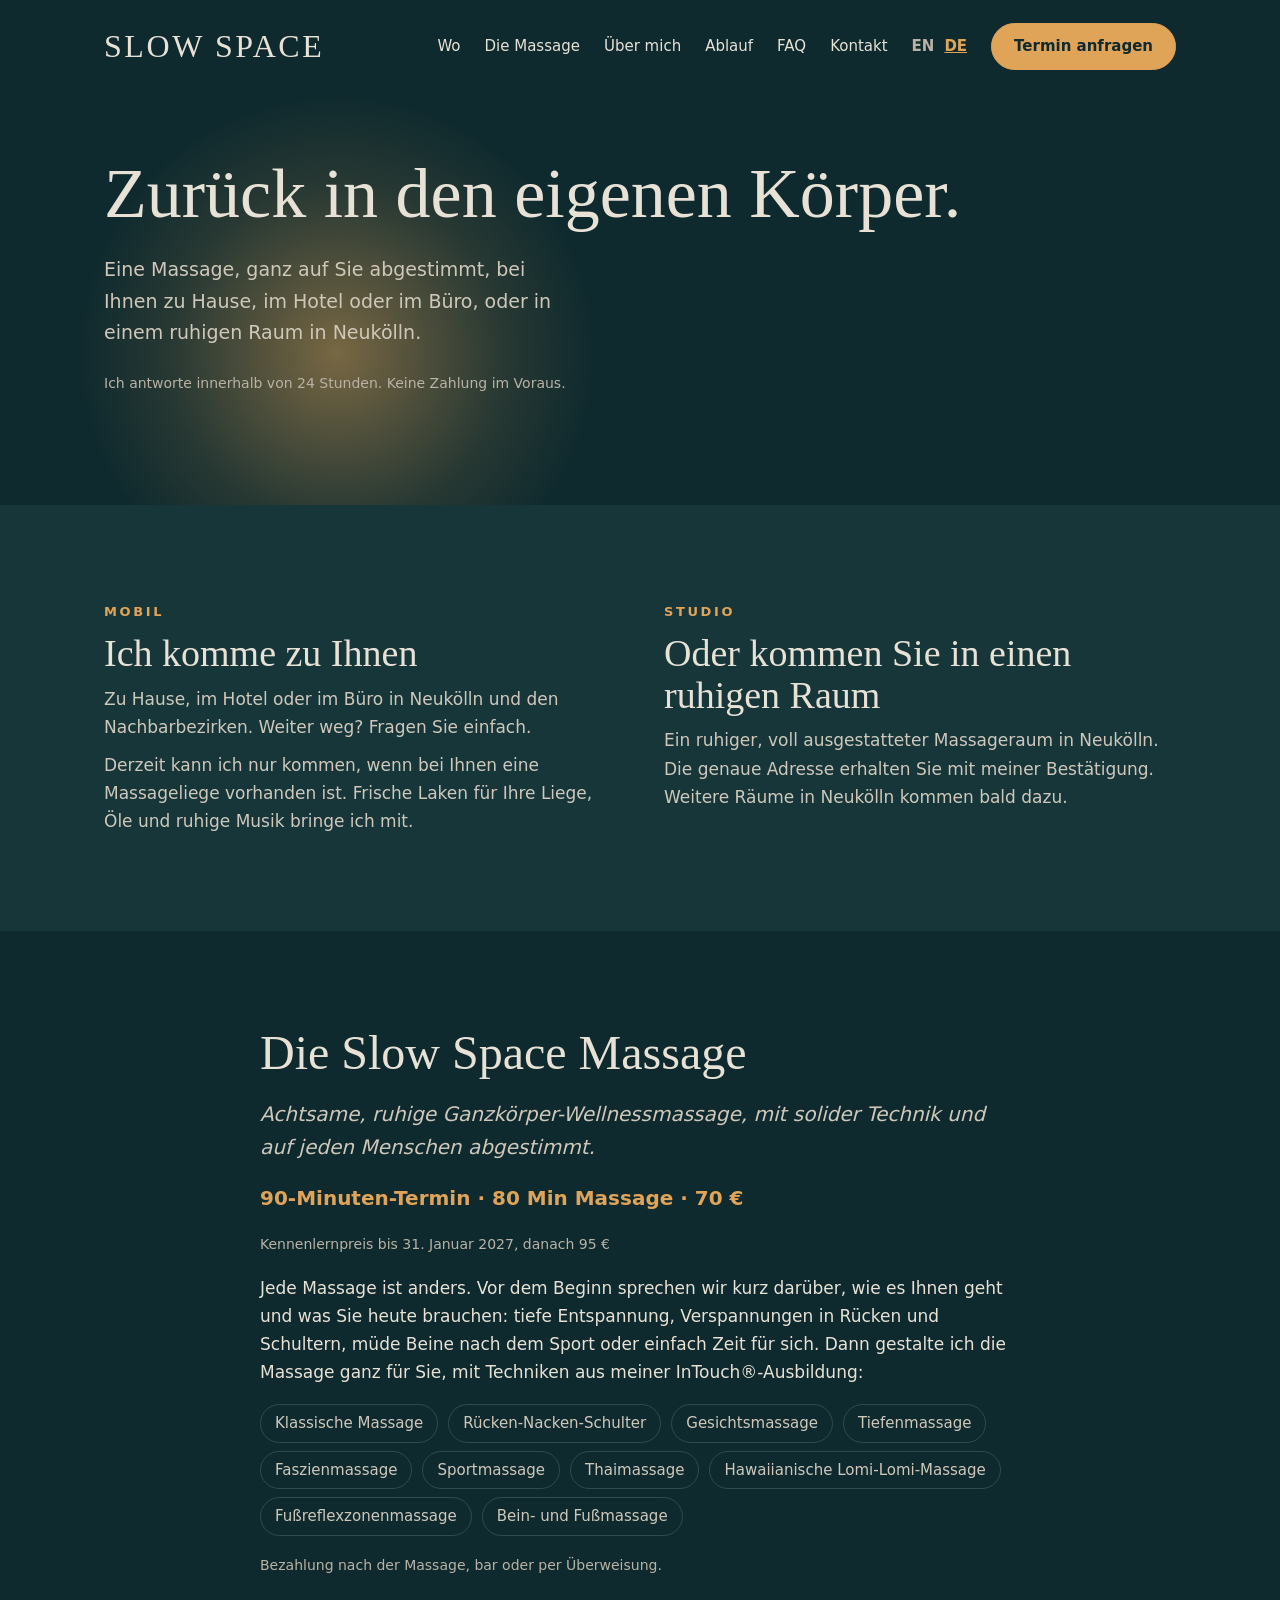
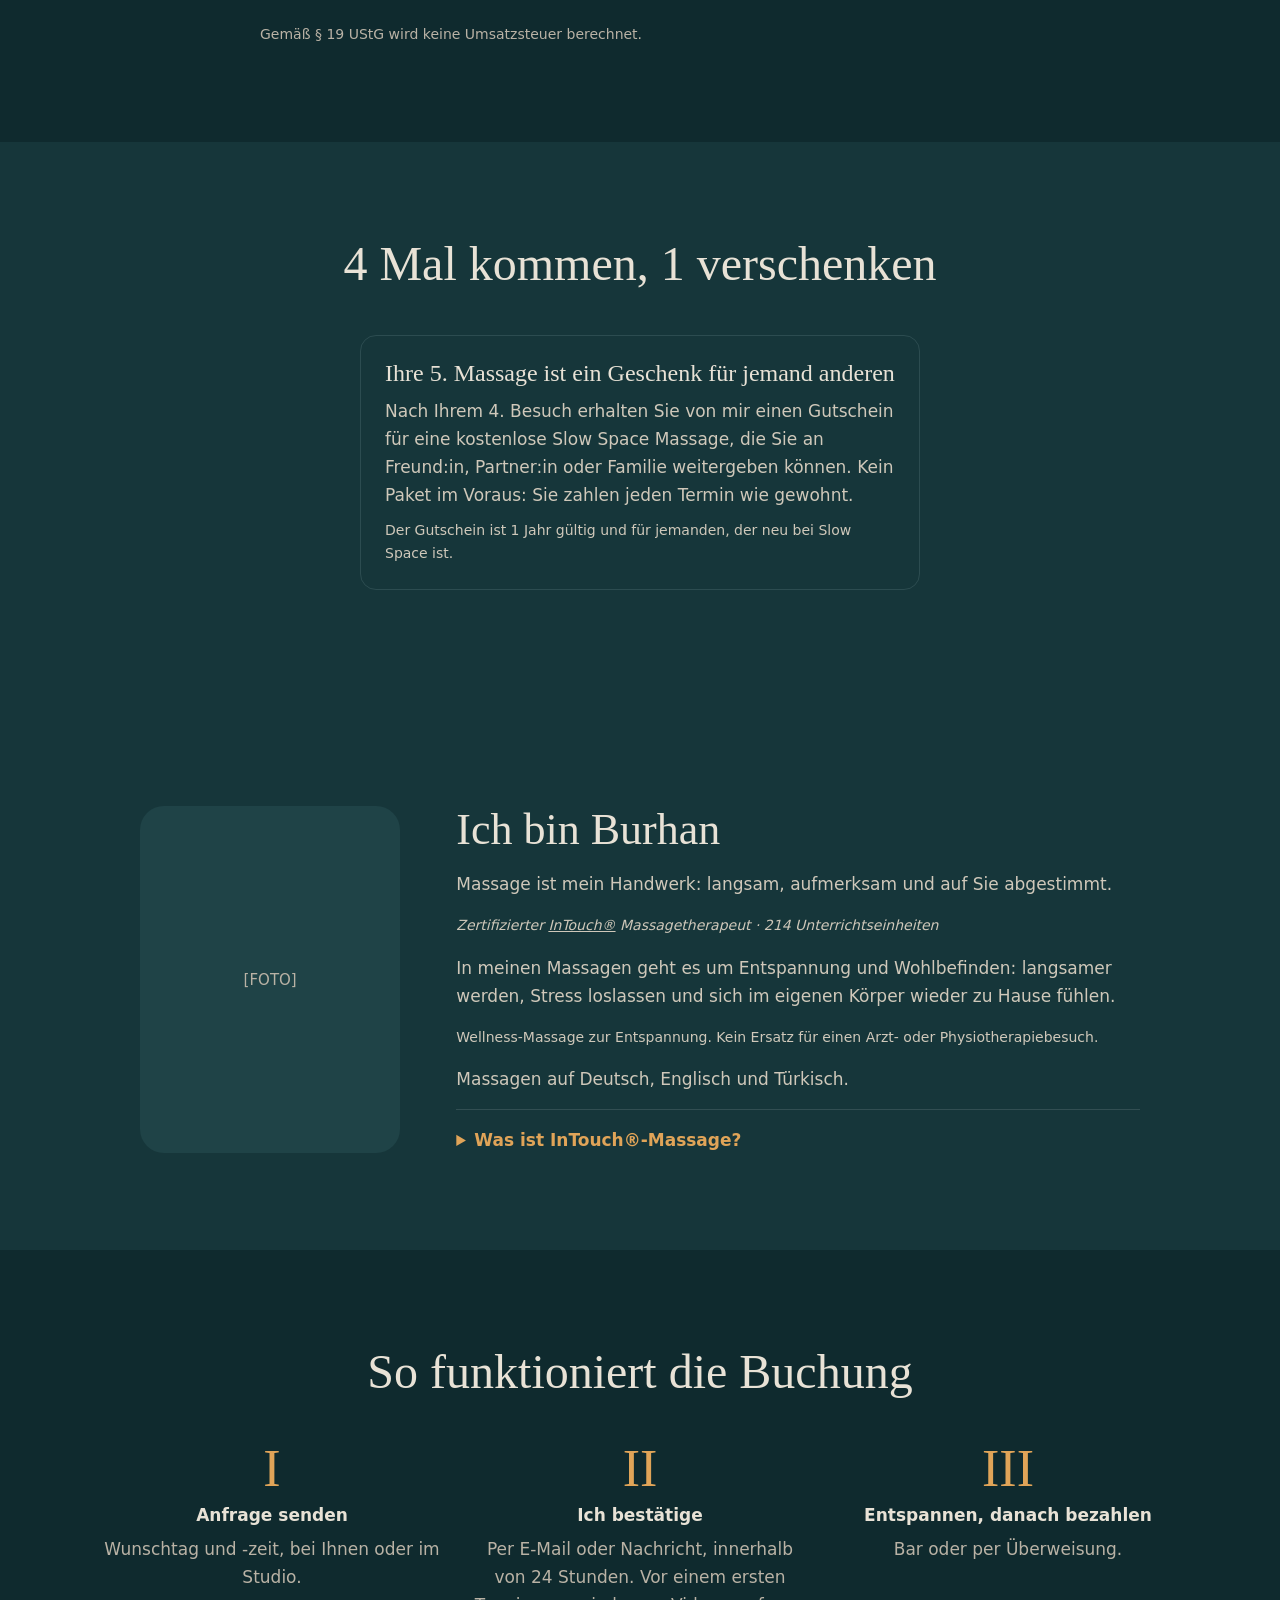
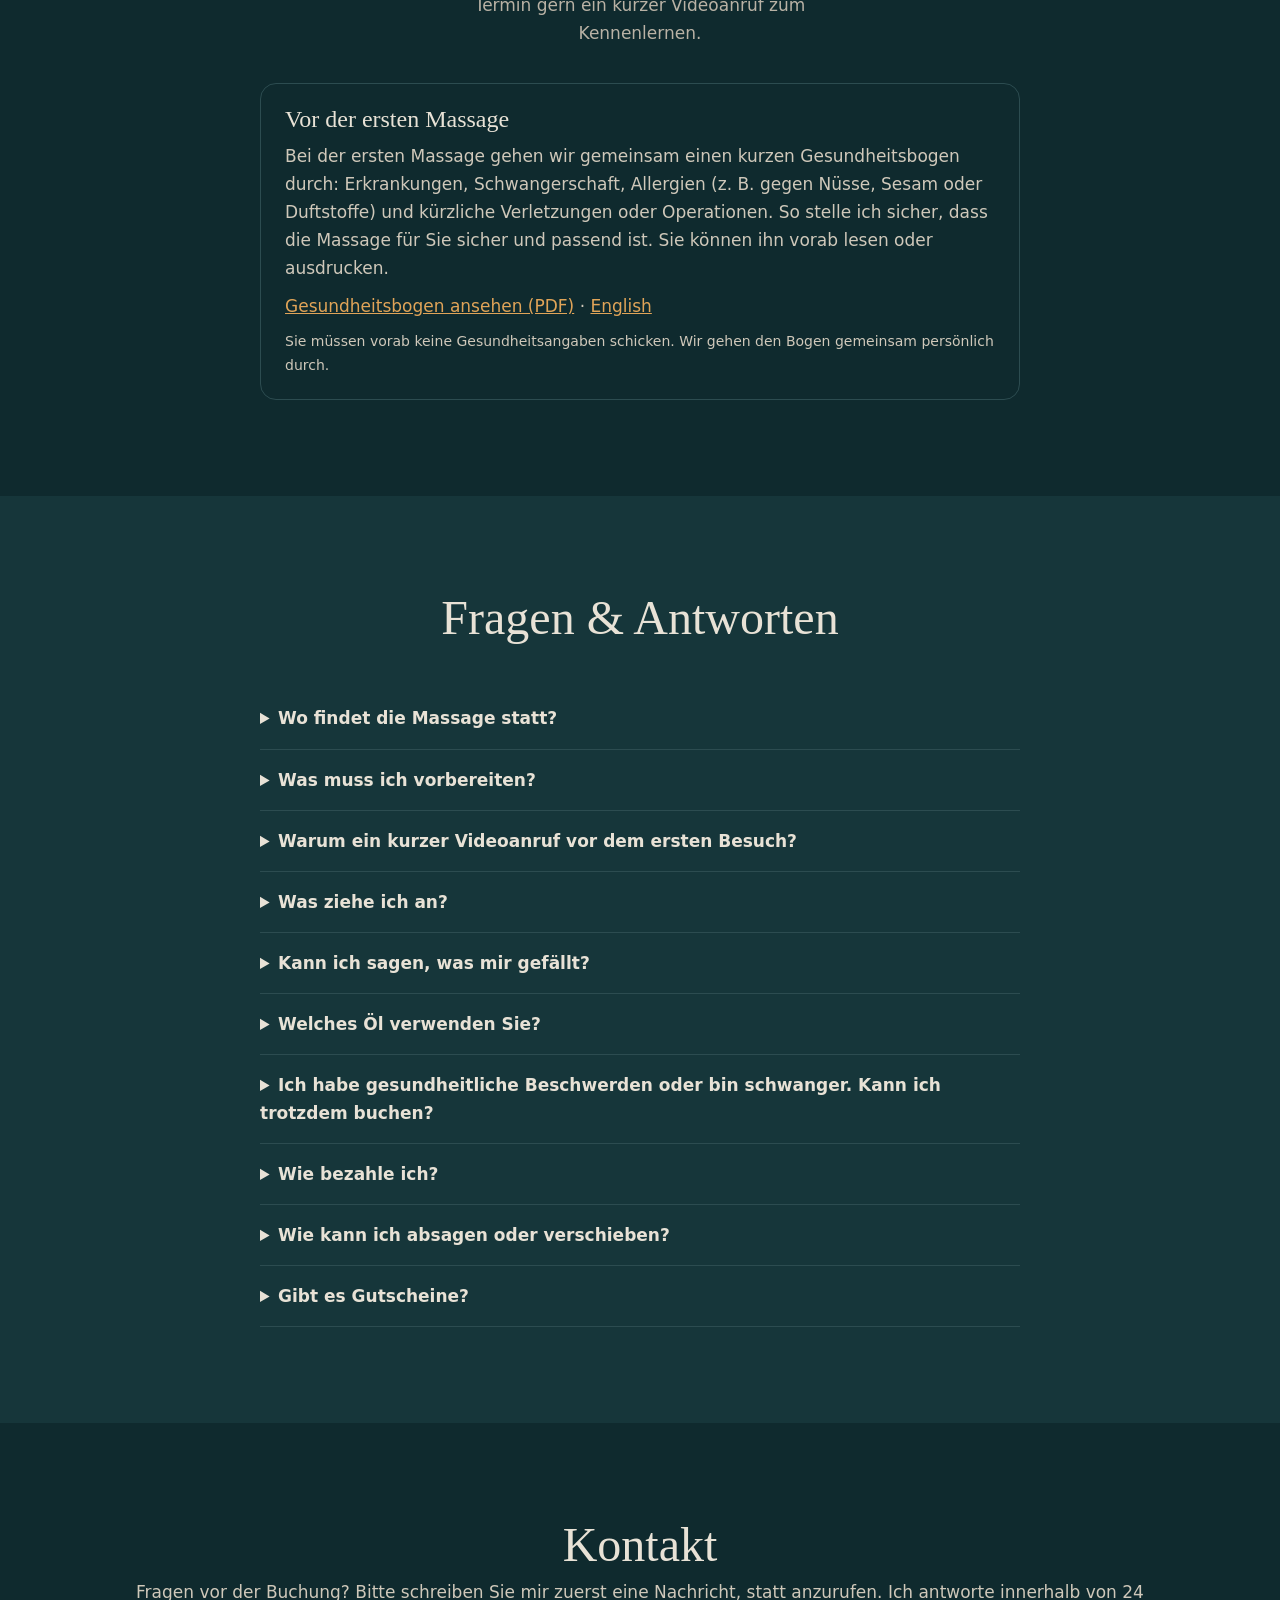
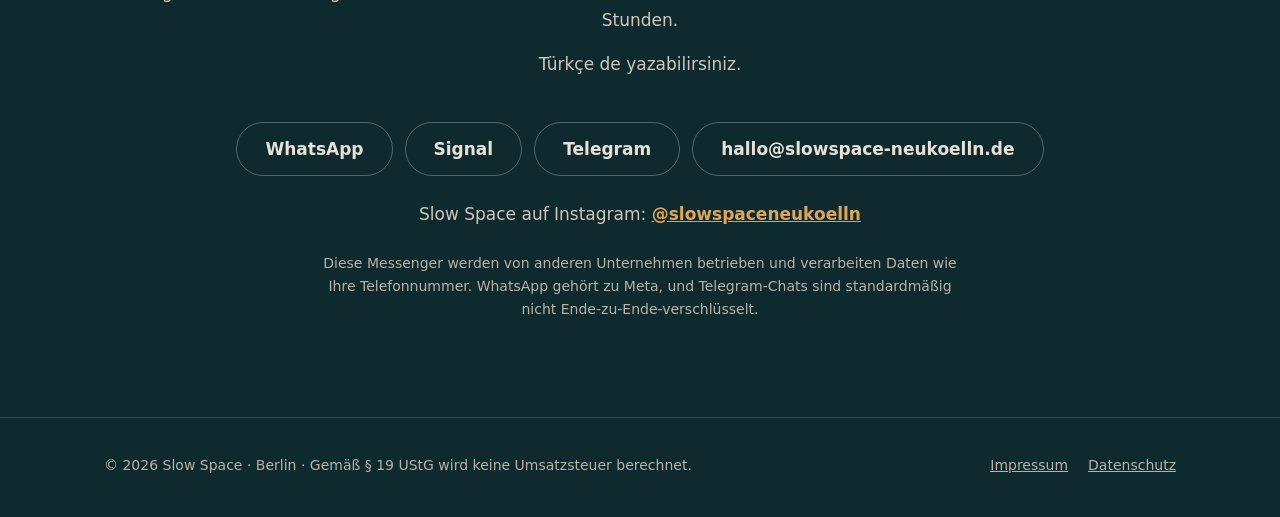
==== commit 76979fc6: "Messenger note: drop privacy link (footer link is right below) Co-Authored-By: Claude Opus 5.5 <nore" ====
--- a/de/index.html
+++ b/de/index.html
@@ -155,7 +155,7 @@
           <a class="btn btn-ghost" href="mailto:hallo@slowspace-neukoelln.de">hallo@slowspace-neukoelln.de</a>
         </div>
         <p class="center messengers">Slow Space auf Instagram: <a href="https://www.instagram.com/slowspaceneukoelln/" target="_blank" rel="noopener">@slowspaceneukoelln</a></p>
-        <p class="small center wa-note">Diese Messenger werden von anderen Unternehmen betrieben und verarbeiten Daten wie Ihre Telefonnummer. WhatsApp gehört zu Meta, und Telegram-Chats sind standardmäßig nicht Ende-zu-Ende-verschlüsselt. Details in der <a href="../datenschutz.html">Datenschutzerklärung</a>.</p>
+        <p class="small center wa-note">Diese Messenger werden von anderen Unternehmen betrieben und verarbeiten Daten wie Ihre Telefonnummer. WhatsApp gehört zu Meta, und Telegram-Chats sind standardmäßig nicht Ende-zu-Ende-verschlüsselt.</p>
       </div>
     </section>
   </main>
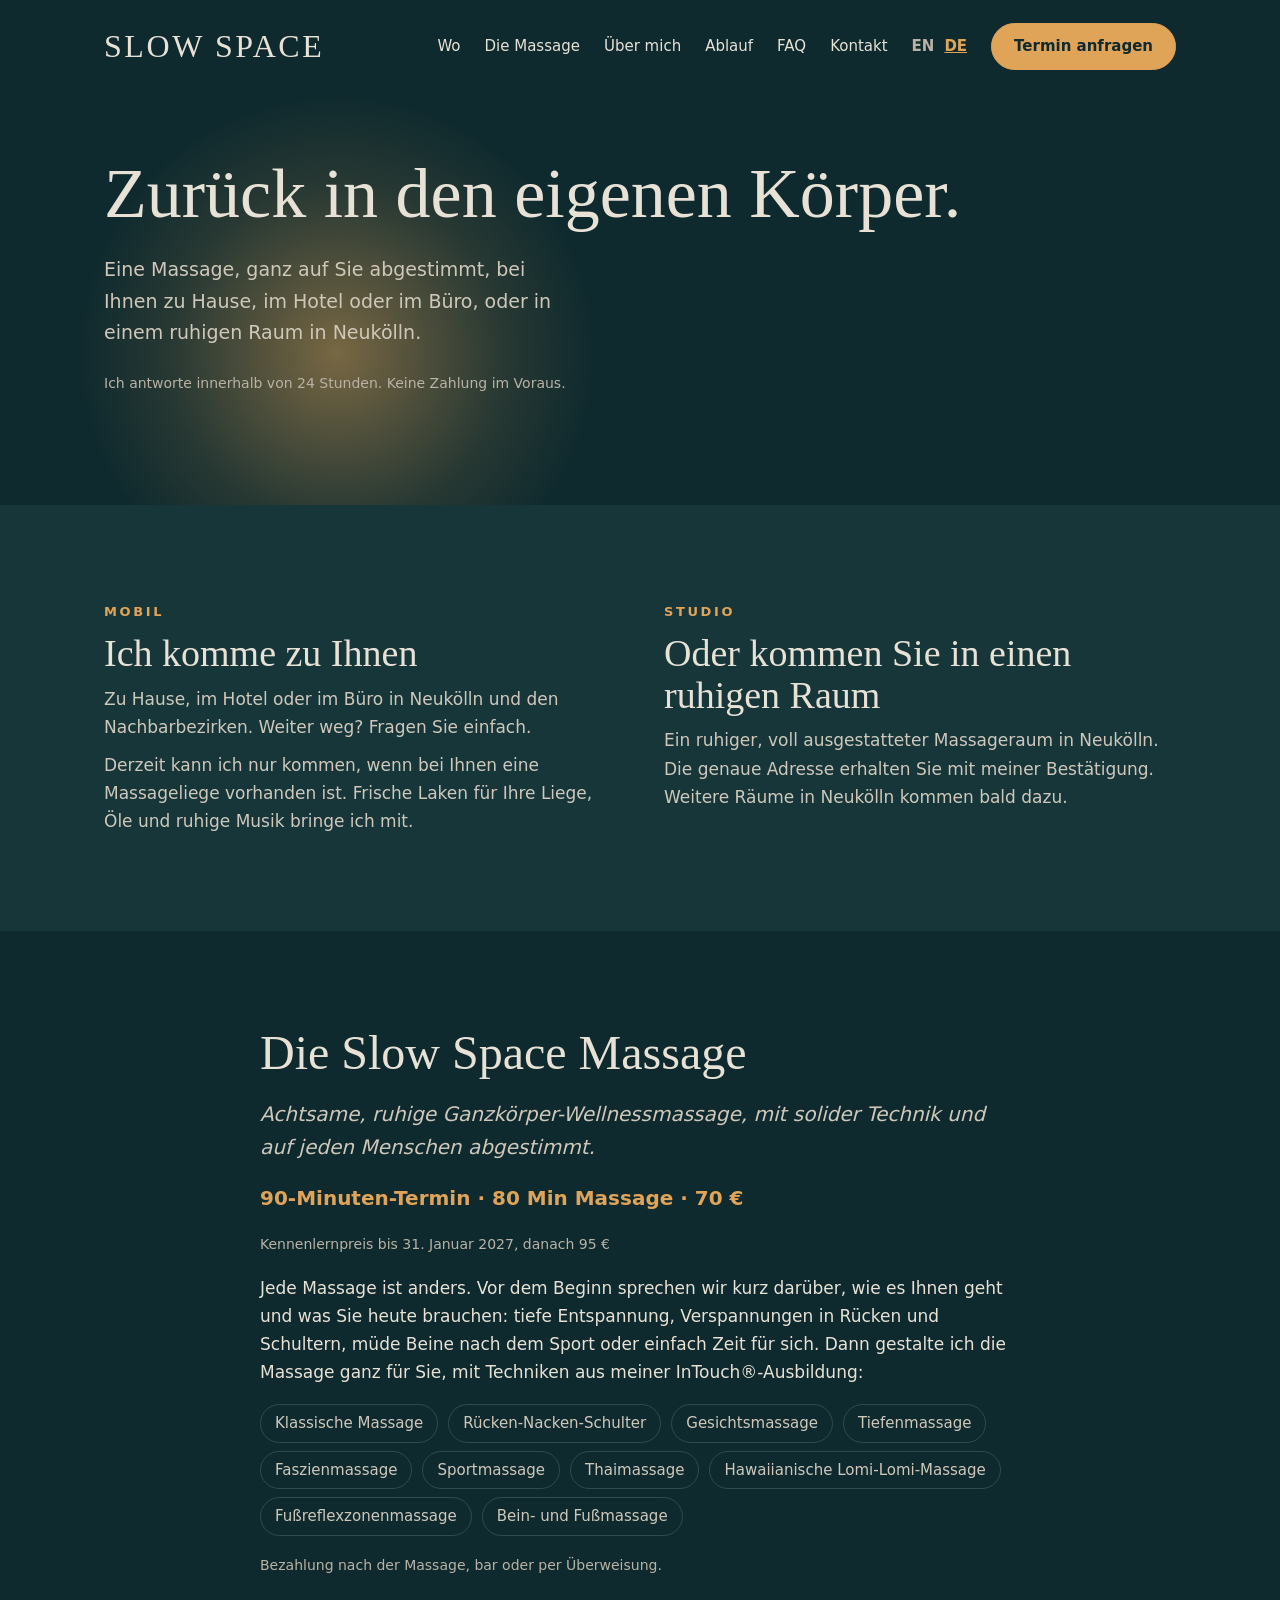
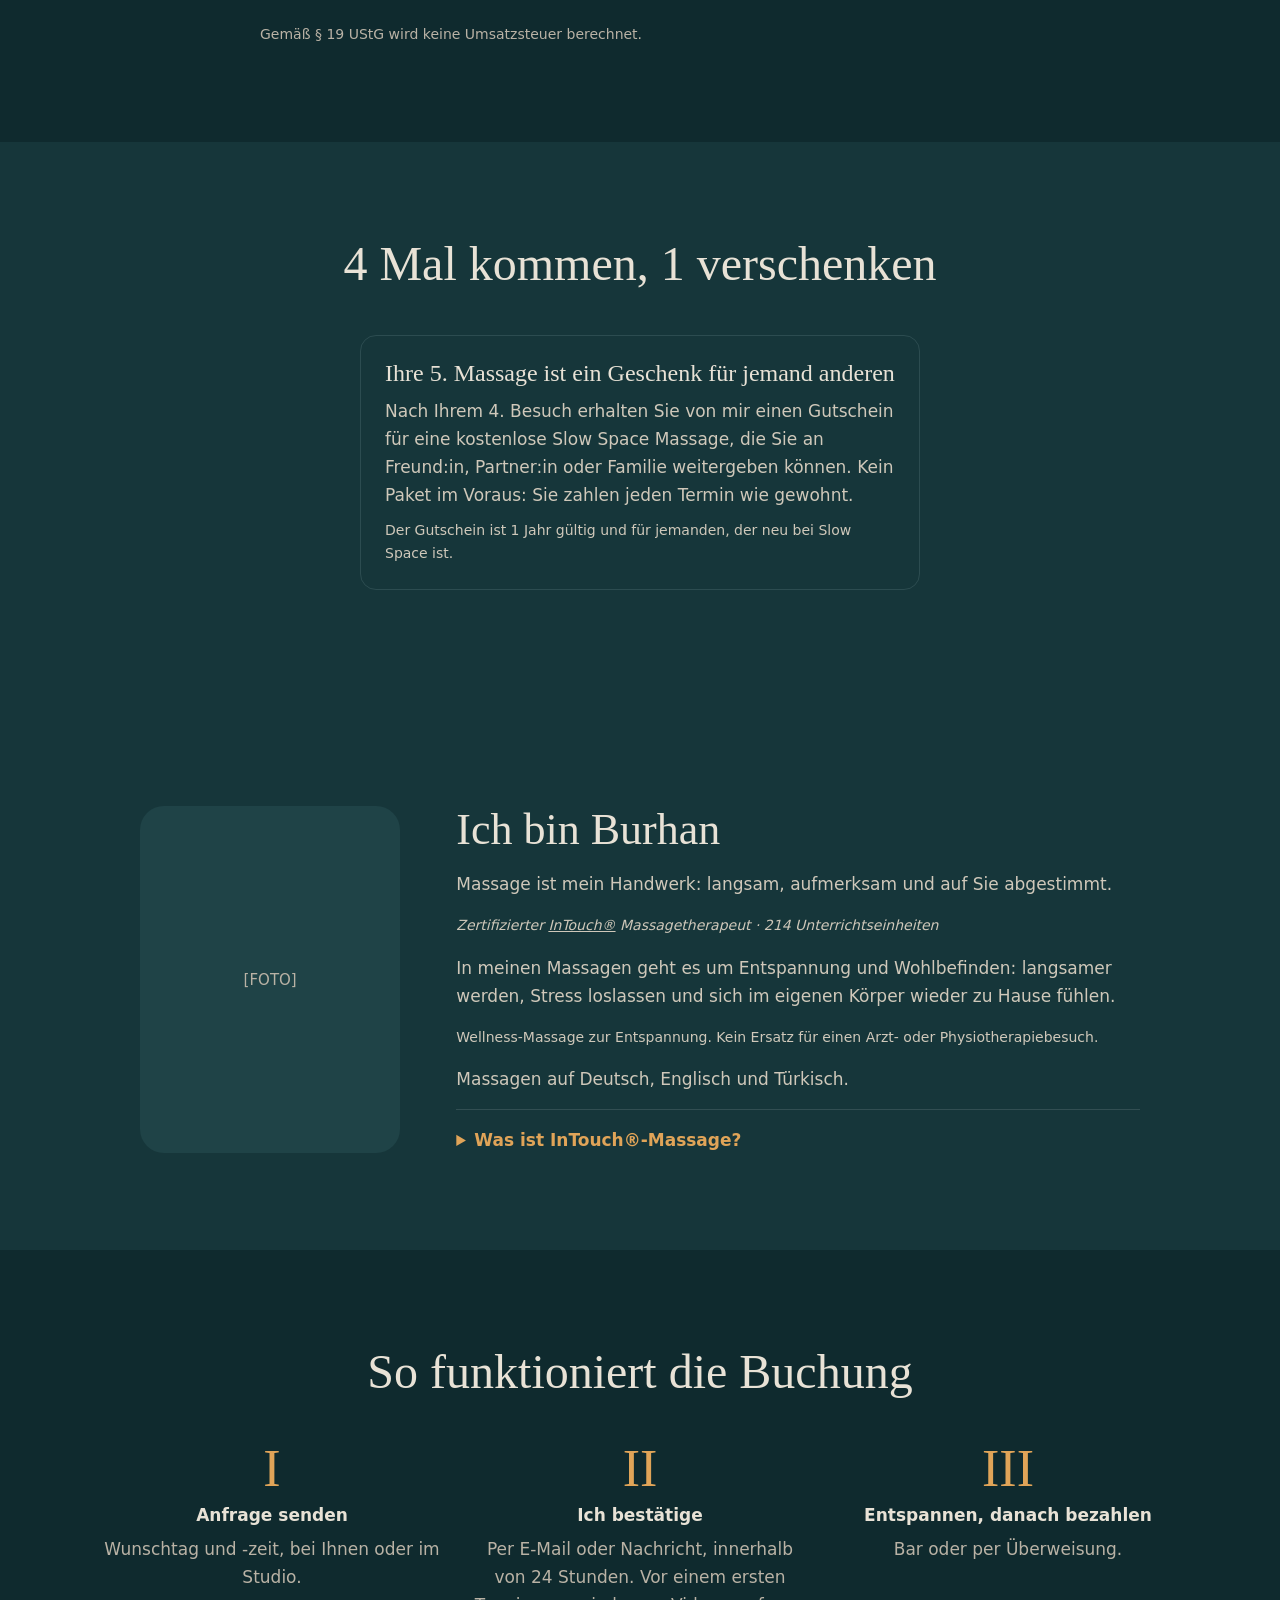
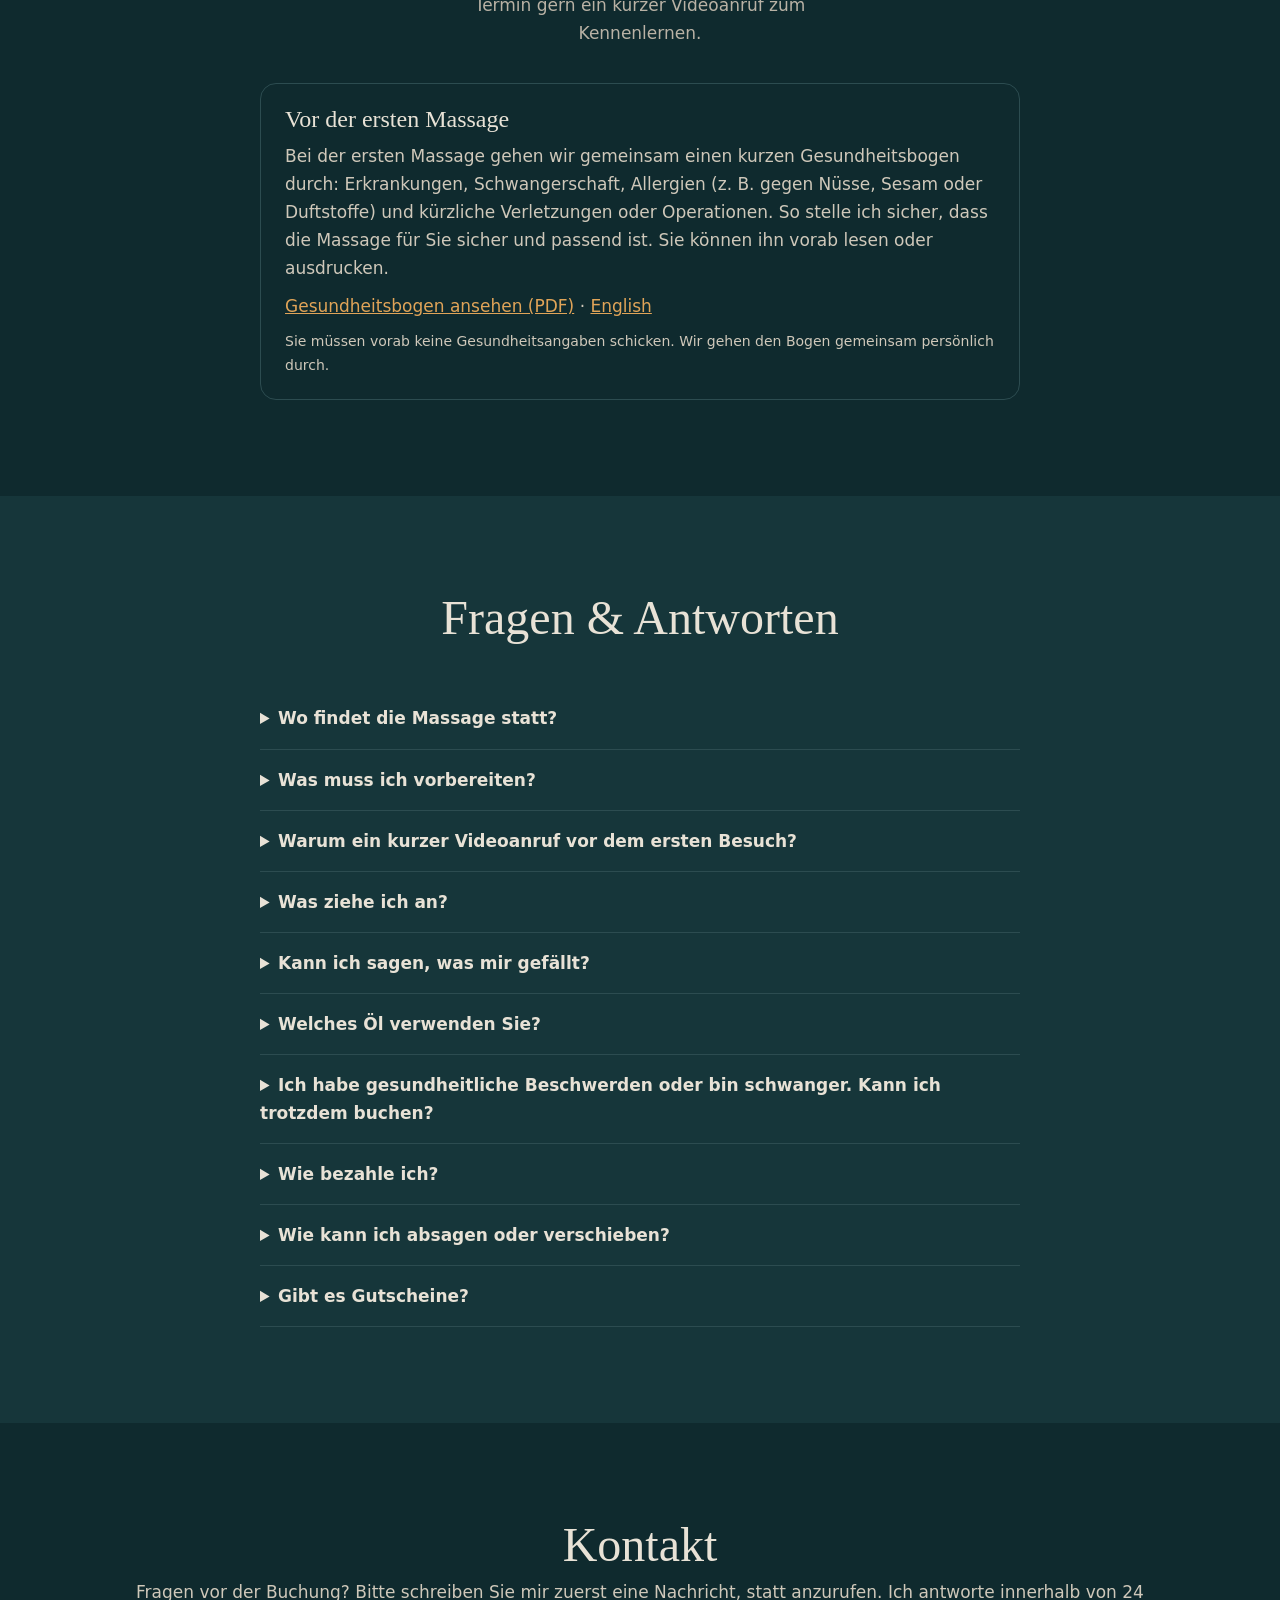
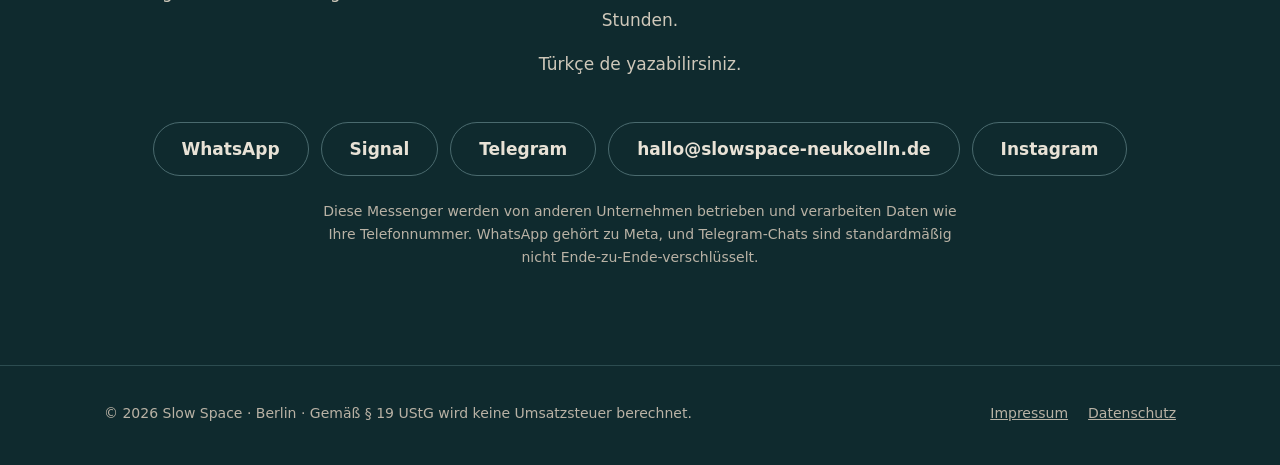
==== commit f0556cb5: "Contact: Instagram as a button like the messengers Co-Authored-By: Claude Opus 5.5 <noreply@anthropi" ====
--- a/de/index.html
+++ b/de/index.html
@@ -153,8 +153,8 @@
           <a class="btn btn-ghost" href="https://signal.me/#p/+4915125024168" target="_blank" rel="noopener">Signal</a>
           <a class="btn btn-ghost" href="https://t.me/+4915125024168" target="_blank" rel="noopener">Telegram</a>
           <a class="btn btn-ghost" href="mailto:hallo@slowspace-neukoelln.de">hallo@slowspace-neukoelln.de</a>
+          <a class="btn btn-ghost" href="https://www.instagram.com/slowspaceneukoelln/" target="_blank" rel="noopener">Instagram</a>
         </div>
-        <p class="center messengers">Slow Space auf Instagram: <a href="https://www.instagram.com/slowspaceneukoelln/" target="_blank" rel="noopener">@slowspaceneukoelln</a></p>
         <p class="small center wa-note">Diese Messenger werden von anderen Unternehmen betrieben und verarbeiten Daten wie Ihre Telefonnummer. WhatsApp gehört zu Meta, und Telegram-Chats sind standardmäßig nicht Ende-zu-Ende-verschlüsselt.</p>
       </div>
     </section>
